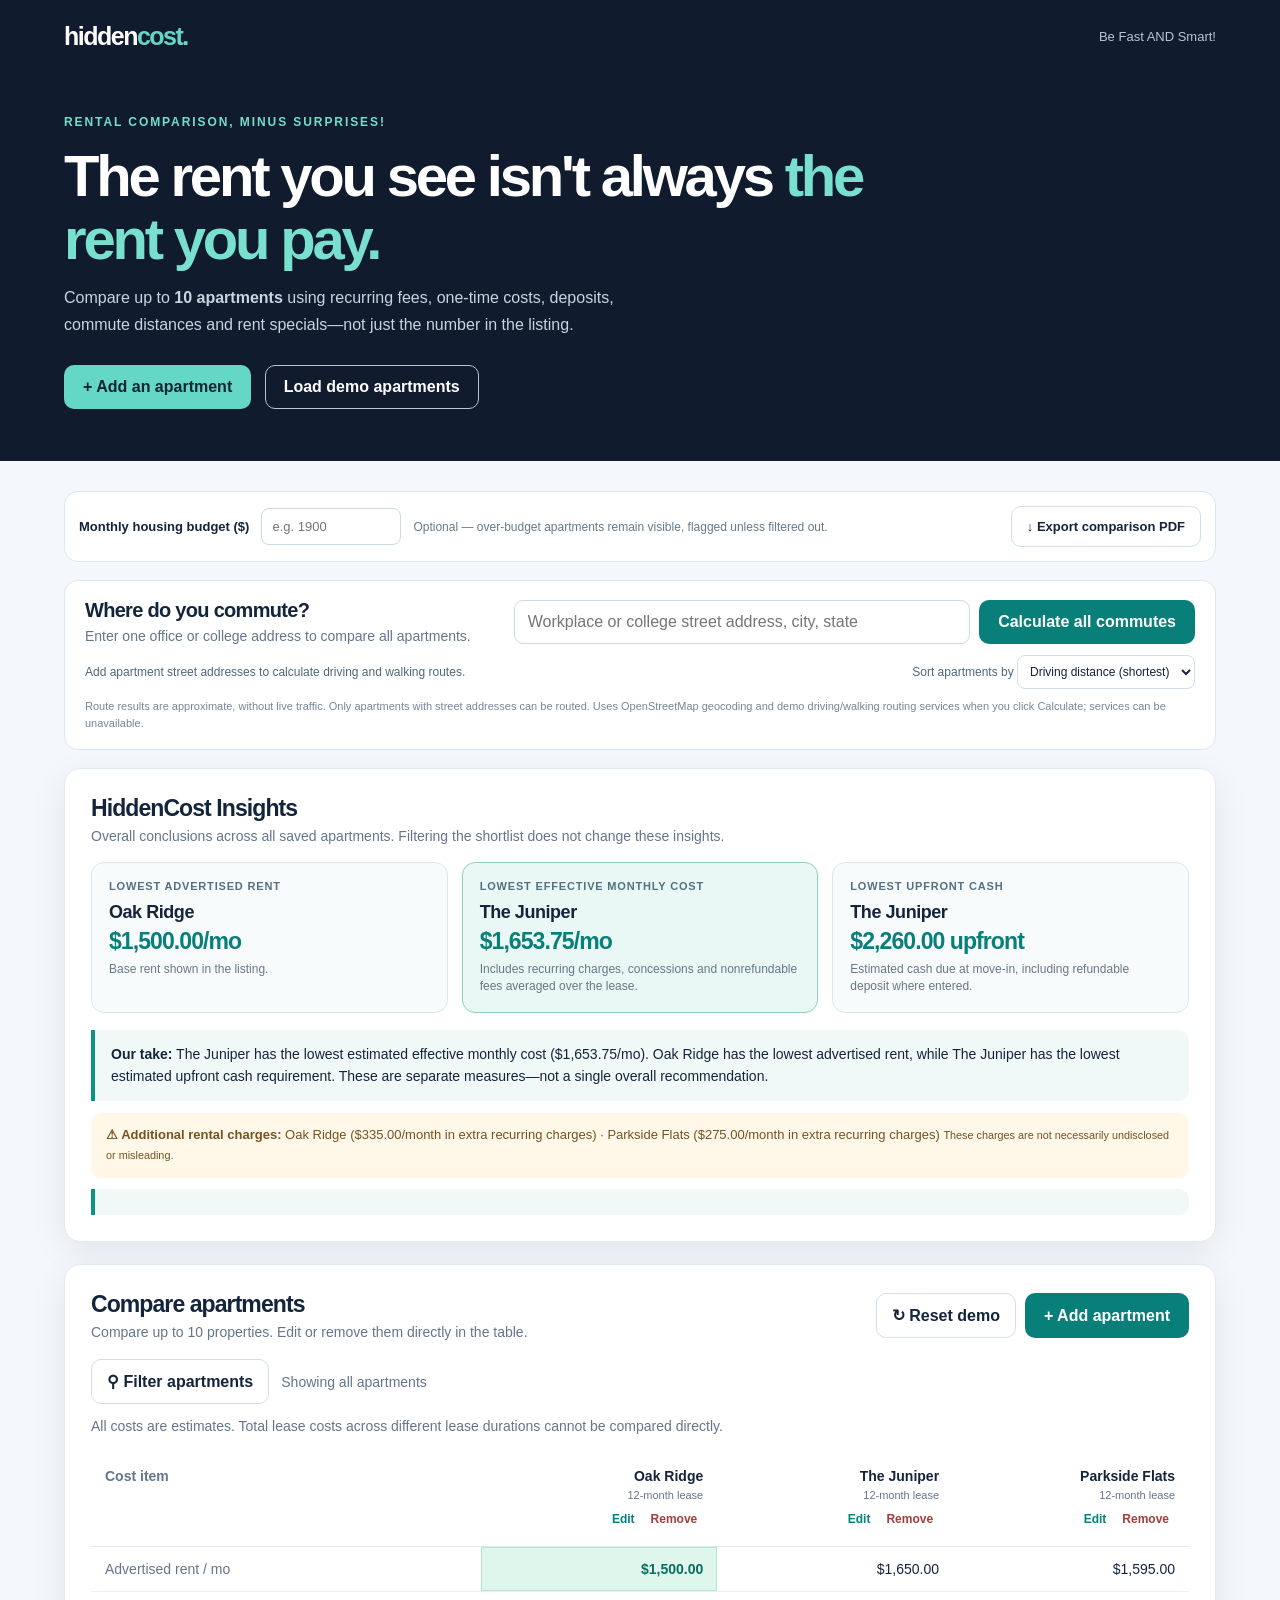
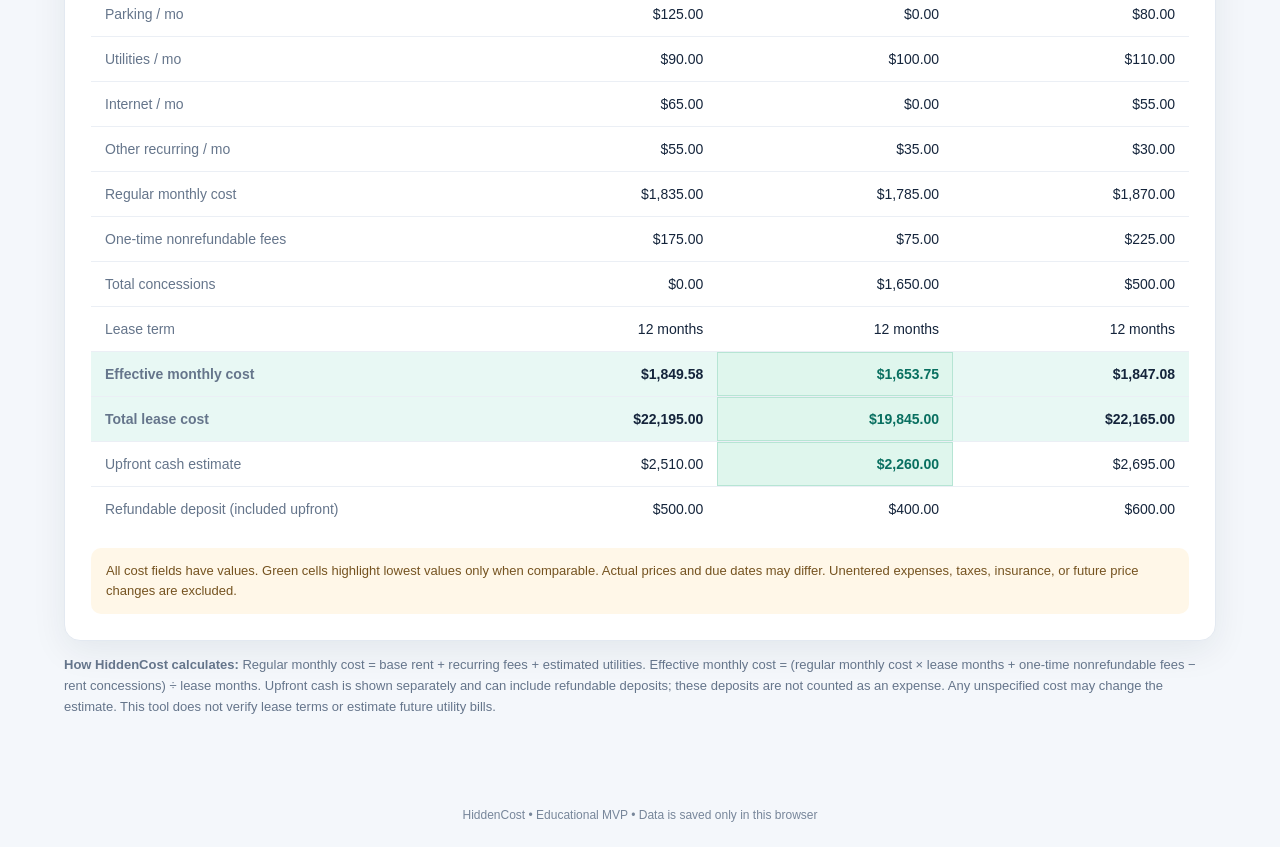
==== templates/index.html @ ba530f9b "Add HiddenCost application" ====
<!DOCTYPE html>
<html lang="en"><head><meta charset="UTF-8"/><meta name="viewport" content="width=device-width,initial-scale=1"/><meta name="theme-color" content="#14211b"/><title>HiddenCost — See beyond the rent</title>
<link rel="preconnect" href="https://fonts.googleapis.com"><link rel="preconnect" href="https://fonts.gstatic.com" crossorigin><link href="https://fonts.googleapis.com/css2?family=DM+Sans:wght@400;500;600&family=Newsreader:opsz,wght@6..72,500;6..72,600&display=swap" rel="stylesheet">
<style>
:root{--ink:#14243b;--muted:#65758b;--bg:#f4f7fb;--card:#fff;--line:#e3e9f1;--navy:#101c2e;--teal:#087f79;--aqua:#e3f7f3;--gold:#f1b94c;--red:#b54734;--redbg:#fff0eb;--shadow:0 10px 35px rgba(18,36,58,.075)}*{box-sizing:border-box}body{margin:0;background:var(--bg);color:var(--ink);font-family:Inter,-apple-system,BlinkMacSystemFont,"Segoe UI",sans-serif}button,input,select{font:inherit}button{cursor:pointer}button:focus-visible,input:focus-visible,select:focus-visible{outline:3px solid #7cdbd2;outline-offset:2px}.shell{max-width:1200px;margin:auto;padding:0 24px}.top{background:var(--navy);color:#fff}.nav{display:flex;justify-content:space-between;align-items:center;padding:22px 0}.logo{font-weight:800;letter-spacing:-.06em;font-size:25px}.logo span{color:#65d7c7}.nav-right{font-size:13px;color:#b6c4d3}.hero{padding:42px 0 52px;display:block;max-width:850px}.eyebrow{font-size:12px;font-weight:800;letter-spacing:.16em;color:#75dcca;text-transform:uppercase}.hero h1{font-size:clamp(33px,5vw,58px);line-height:1.09;letter-spacing:-.055em;margin:15px 0}.hero h1 em{color:#79dfcf;font-style:normal}.hero p{color:#c9d4df;max-width:565px;line-height:1.65;margin:0 0 27px}.cta,.primary{background:var(--teal);border:0;color:white;border-radius:10px;padding:13px 19px;font-weight:700}.cta{background:#65d7c7;color:#0d2433}.ghost{background:transparent;border:1px solid #b6c4d3;color:#fff;border-radius:10px;padding:12px 18px;font-weight:650;margin-left:9px}.hero-card{border:1px solid #33475f;padding:24px;background:#1b2e44;border-radius:20px;box-shadow:0 18px 40px #0002}.hero-card .label{color:#aac0d0;font-size:13px}.hero-card .big{font-size:43px;letter-spacing:-.06em;font-weight:800;margin:7px 0}.hero-card .break{color:#79dfcf;font-size:13px;font-weight:650}.hero-card hr{border:0;border-top:1px solid #35495d;margin:21px 0}.minirow{display:flex;justify-content:space-between;font-size:14px;color:#d4e2ea;margin:11px 0}.minirow strong{color:#fff}.content{margin-top:0;position:relative;padding-top:30px;padding-bottom:65px}.toolbar{display:flex;justify-content:space-between;align-items:center;gap:16px;margin:0 0 19px}.toolbar h2{letter-spacing:-.035em;font-size:26px;margin:0}.subtle{color:var(--muted);font-size:14px;margin-top:6px}.actions{display:flex;gap:9px;flex-wrap:wrap}.secondary{background:#fff;border:1px solid #d3dee9;color:var(--ink);border-radius:10px;padding:12px 15px;font-weight:700}.grid{display:grid;grid-template-columns:repeat(3,minmax(0,1fr));gap:17px}.apt{background:var(--card);border:1px solid var(--line);box-shadow:var(--shadow);border-radius:16px;padding:23px;display:flex;flex-direction:column;min-height:355px;position:relative}.apt.winner{border:2px solid #1d9a89;padding:22px}.badge{display:inline-block;font-size:11px;text-transform:uppercase;letter-spacing:.06em;border-radius:99px;padding:6px 9px;background:#e7f6f1;color:#087669;font-weight:800}.apt-head{display:flex;justify-content:space-between;align-items:start;gap:6px}.apt h3{font-size:19px;letter-spacing:-.03em;margin:10px 0 4px;overflow-wrap:anywhere}.meta{font-size:12px;color:var(--muted)}.apt .cost{font-size:34px;font-weight:800;letter-spacing:-.06em;margin:24px 0 2px}.apt .per{font-size:12px;color:var(--muted)}.delta{margin-top:15px;padding:10px 12px;border-radius:9px;background:#f2f6fa;font-size:13px;color:#41546b}.delta strong{color:#17425b}.apt .foot{display:flex;justify-content:space-between;align-items:center;border-top:1px solid var(--line);margin-top:auto;padding-top:16px;gap:8px}.foot .small{font-size:12px;color:var(--muted)}.link{border:0;background:none;color:#087f79;font-weight:750;padding:8px}.danger{color:#a43e39}.empty{border:2px dashed #cbd8e5;border-radius:16px;padding:26px;color:var(--muted);display:flex;flex-direction:column;justify-content:center;align-items:center;text-align:center;min-height:355px}.empty strong{font-size:18px;color:var(--ink);margin-bottom:7px}.panel{background:#fff;border:1px solid var(--line);border-radius:16px;box-shadow:var(--shadow);padding:26px;margin-top:22px}.panel h2{font-size:23px;margin:0 0 6px;letter-spacing:-.04em}.comparison{overflow-x:auto}.compare-table{border-collapse:collapse;width:100%;min-width:600px;font-size:14px;margin-top:20px}.compare-table th{text-align:right;color:var(--ink);padding:14px;border-bottom:1px solid var(--line);min-width:130px}.compare-table th:first-child,.compare-table td:first-child{text-align:left;color:var(--muted)}.compare-table td{text-align:right;padding:14px;border-bottom:1px solid #ebeff5}.compare-table tr.emph{background:#e8f8f4;font-weight:800}.compare-table tr:last-child td{border-bottom:0}.note{border-radius:10px;background:#fff7e8;color:#755320;padding:13px 15px;font-size:13px;margin-top:17px;line-height:1.55}.method{color:var(--muted);line-height:1.6;font-size:13px;margin-top:14px}.footer{text-align:center;color:#77869a;font-size:12px;padding:25px}.overlay{position:fixed;inset:0;background:#0a1827c2;display:none;align-items:center;justify-content:center;padding:18px;z-index:10}.overlay.open{display:flex}.modal{width:min(760px,100%);max-height:94vh;overflow:auto;background:white;border-radius:17px;box-shadow:0 25px 80px #0004}.modal-head{display:flex;justify-content:space-between;align-items:flex-start;padding:23px 25px 16px;border-bottom:1px solid var(--line)}.modal-head h2{margin:0;letter-spacing:-.035em}.modal-head p{font-size:13px;color:var(--muted);margin:6px 0 0}.close{border:0;background:#f0f4f8;border-radius:8px;width:35px;height:35px;font-size:22px}.modal-body{padding:22px 25px}.section-title{font-size:13px;font-weight:800;letter-spacing:.07em;text-transform:uppercase;color:#547086;margin:8px 0 14px}.fields{display:grid;grid-template-columns:repeat(2,minmax(0,1fr));gap:14px}.field label{display:block;font-size:12px;font-weight:750;margin-bottom:6px;color:#394e64}.field input,.field select{width:100%;padding:12px;border:1px solid #d6e0ea;border-radius:9px;background:#fff;color:var(--ink)}.hint{color:#7b8c9d;font-size:11px;margin-top:4px}.line-sep{border:0;border-top:1px solid var(--line);margin:22px 0}.checkline{display:flex;align-items:center;gap:10px;font-size:13px;color:#48586c;margin:14px 0}.checkline input{width:17px;height:17px;accent-color:#08867d}.modal-actions{display:flex;justify-content:flex-end;gap:9px;padding:16px 25px;border-top:1px solid var(--line);position:sticky;bottom:0;background:white}.toast{position:fixed;bottom:22px;right:22px;z-index:20;background:#14243b;color:#fff;padding:13px 17px;border-radius:10px;box-shadow:var(--shadow);display:none;font-size:13px}.chart{display:flex;align-items:flex-end;gap:16px;height:160px;margin-top:24px;border-bottom:1px solid #e1e8f0;padding:0 12px}.barwrap{flex:1;display:flex;gap:6px;align-items:flex-end;justify-content:center;height:100%;position:relative}.bar{width:32px;border-radius:5px 5px 0 0;background:#aabaca;min-height:2px}.bar.real{background:#159487}.barlabel{font-size:11px;color:var(--muted);text-align:center;margin:9px 0 0;flex:1;overflow-wrap:anywhere}.legend{display:flex;gap:18px;margin-top:17px;color:var(--muted);font-size:12px}.dot{display:inline-block;width:10px;height:10px;border-radius:3px;background:#aabaca;margin-right:5px}.dot.real{background:#159487}.desc{font-size:12px;color:var(--muted);line-height:1.5;margin-top:10px}@media(max-width:800px){.hero{grid-template-columns:1fr;padding:25px 0 53px}.hero-card{display:none}.grid{grid-template-columns:1fr}.apt,.empty{min-height:300px}.toolbar{align-items:flex-start;flex-direction:column}.nav-right{display:none}}@media(max-width:500px){.shell{padding:0 15px}.fields{grid-template-columns:1fr}.modal-head,.modal-body{padding-left:16px;padding-right:16px}.modal-actions{padding:14px 16px}.hero h1{font-size:37px}.ghost{margin-left:0;margin-top:9px}.actions{width:100%}.actions button{flex:1}.apt{min-height:280px}}

/* Listing extraction: local, explainable and editable */
.analyzer{background:#f0f8f8;border:1px solid #c5e8e3;border-radius:12px;padding:17px;margin-bottom:22px}
.analyzer h3{font-size:16px;margin:0 0 5px;letter-spacing:-.02em}
.analyzer p{font-size:12px;line-height:1.55;color:#4e6875;margin:0 0 12px}
.analyzer textarea{width:100%;min-height:115px;resize:vertical;background:#fff;border:1px solid #bcd5d5;border-radius:9px;padding:12px;font:inherit;font-size:13px;line-height:1.5;color:var(--ink)}
.analyzer textarea:focus-visible{outline:3px solid #7cdbd2}
.analyzer .an-actions{display:flex;align-items:center;gap:12px;flex-wrap:wrap;margin-top:10px}
.analyzer .an-small{font-size:11px;color:#527175}
.an-result{margin-top:13px;font-size:12px;line-height:1.6}
.an-result[hidden]{display:none}
.an-result ul{padding-left:19px;margin:7px 0}
.an-result li{margin:4px 0}
.an-result .warn{background:#fff8e9;color:#795a29;padding:9px;border-radius:7px}
.an-result .ok{color:#08796f}

/* Decision-first comparison replaces the tall chart. */
.insight-grid{display:grid;grid-template-columns:repeat(3,minmax(0,1fr));gap:14px;margin-top:18px}
.insight-card{border:1px solid #dce7ed;background:#f8fbfc;border-radius:13px;padding:17px;min-width:0}
.insight-card.featured{background:#e9f8f4;border-color:#8ed1c4}
.insight-kicker{color:#517083;text-transform:uppercase;letter-spacing:.075em;font-weight:800;font-size:11px}
.insight-name{font-size:18px;font-weight:800;letter-spacing:-.025em;margin:10px 0 5px;overflow-wrap:anywhere}
.insight-value{font-size:23px;font-weight:800;color:#087f79;letter-spacing:-.04em}
.insight-context{font-size:12px;color:#66778a;margin-top:6px;line-height:1.4}
.takeaway{border-left:4px solid #0c9384;padding:13px 16px;margin-top:17px;background:#f0f9f7;border-radius:0 10px 10px 0;font-size:14px;line-height:1.6}
.fee-insight{padding:12px 15px;border-radius:10px;background:#fff7e8;color:#755320;margin-top:12px;font-size:13px;line-height:1.6}
.compare-table td.best-cell{background:#dff6ed;color:#086f60;font-weight:800;box-shadow:inset 0 0 0 1px #b6e5d4}
@media(max-width:800px){.insight-grid{grid-template-columns:1fr}}

/* Compact shortlist: decision insights are now the first content, and no tall apartment cards. */
.shortlist-panel .toolbar{margin-bottom:15px}
.compact-list{display:grid;grid-template-columns:repeat(2,minmax(0,1fr));gap:10px}
.compact-apt{display:flex;align-items:center;gap:10px;flex-wrap:wrap;background:#f9fbfe;border:1px solid #e2e9f1;border-radius:12px;padding:13px 15px;min-height:88px}
.compact-main{flex:1 1 150px;min-width:0}
.compact-apt-name{font-size:15px;font-weight:800;overflow-wrap:anywhere}
.compact-apt-meta{font-size:11px;color:#65758b;margin-top:5px}
.compact-prices{display:flex;flex-direction:column;align-items:flex-end;flex:0 0 auto}
.compact-prices strong{font-size:18px;letter-spacing:-.04em}
.compact-prices span{color:#65758b;font-size:10px}
.compact-tools{display:flex;gap:6px;align-items:center;justify-content:flex-end;flex:1 1 100%;border-top:1px solid #e7edf3;padding-top:7px}
.compact-tools .link{padding:3px 6px;font-size:12px}
.complete-label,.incomplete-label{margin-right:auto;font-size:11px;color:#267f70}
.incomplete-label{color:#b16a25}
.compact-add{border:1px dashed #a9c7d3;background:#f7fbfe;color:#146b73;border-radius:12px;min-height:88px;font-weight:800;font-size:14px}
.compact-add span{font-size:11px;color:#65808d;font-weight:500}
.compact-add:hover{background:#e8f7f4}
@media(max-width:800px){.compact-list{grid-template-columns:1fr}}

/* Decision tools */
.decision-tools{display:grid;grid-template-columns:1.2fr 1fr;gap:16px}
.toolbox{background:#f7fafc;border:1px solid #e1e9ef;border-radius:13px;padding:19px;min-width:0}
.toolbox h3{font-size:17px;margin:0 0 6px;letter-spacing:-.02em}
.toolbox p{margin:0 0 14px;font-size:12px;color:#62778b;line-height:1.55}
.tool-fields{display:grid;grid-template-columns:repeat(2,minmax(0,1fr));gap:11px}
.tool-field label{display:block;font-size:12px;font-weight:750;color:#395369;margin-bottom:5px}
.tool-field input,.tool-field select{width:100%;border-radius:9px;border:1px solid #ccdae6;background:white;padding:10px 11px;color:#14243b;min-width:0}
.tool-field.wide{grid-column:1/-1}
.tool-row{display:flex;align-items:center;gap:10px;flex-wrap:wrap;margin-top:12px}
.tool-result{margin-top:15px;background:#eaf7f4;border-radius:10px;padding:12px 14px;font-size:13px;line-height:1.65}
.tool-result.warning{background:#fff7e8;color:#785325}
.tool-result strong{color:#08796c}
.tool-note{color:#62778b;font-size:11px;line-height:1.45;margin-top:10px}
.tool-pill{display:inline-block;padding:4px 7px;background:#e6f5f1;color:#087c70;border-radius:7px;font-weight:750;font-size:11px}
.afford-table{margin-top:12px;display:grid;gap:8px}
.afford-row{border:1px solid #dbe8ed;border-radius:9px;padding:10px;background:#fff;display:flex;align-items:center;justify-content:space-between;gap:12px}
.afford-row .info{min-width:0;font-size:13px}.afford-row .info strong{display:block;overflow-wrap:anywhere}.afford-row .info span{font-size:11px;color:#64768a}
.afford-status{font-size:12px;font-weight:800;text-align:right;white-space:nowrap}.afford-status.over{color:#b54734}.afford-status.under{color:#087f79}
.export-actions{display:flex;gap:10px;flex-wrap:wrap;margin:14px 0 0}
.highlight-warning{padding:12px 14px;background:#fff7e8;border-radius:9px;color:#805c26;font-size:12px;line-height:1.65;margin-top:13px}
@media(max-width:850px){.decision-tools{grid-template-columns:1fr}}
@media(max-width:480px){.tool-fields{grid-template-columns:1fr}.tool-field.wide{grid-column:auto}}
@media print {
 body{background:white!important;color:#14243b!important;font-size:11pt}
 header,.shortlist-panel,#insightsPanel,#feeDetectionPanel,#comparisonPanel,.footer,.overlay,.toast,.method{display:none!important}
 #printReport{display:block!important;position:static!important;background:white!important;padding:0!important}
 #printReport h1{font-size:23pt;color:#14243b;margin:0 0 8px}
 #printReport h2{font-size:14pt;margin:23px 0 10px}
 #printReport p{font-size:10pt;line-height:1.45}
 #printReport table{width:100%;border-collapse:collapse;font-size:9pt}
 #printReport th,#printReport td{padding:8px;text-align:right;border:1px solid #c9d7df}
 #printReport th:first-child,#printReport td:first-child{text-align:left}
 #printReport .report-notes{font-size:9pt;color:#444;white-space:pre-wrap}
 @page{size:landscape;margin:13mm}
}
#printReport{display:none}
.budgetbar{background:#fff;border:1px solid #dce8ef;border-radius:14px;padding:14px;display:flex;align-items:center;gap:12px;flex-wrap:wrap;margin-bottom:18px;font-size:13px}.budgetbar input{padding:10px;width:140px;border:1px solid #cadae5;border-radius:8px}.budgetbar span{flex:1 1 180px;font-size:12px;color:#667a8a}.commute-form{display:grid;grid-template-columns:1.5fr 1fr auto;align-items:end;gap:12px;margin:17px 0}.commute-form input,.commute-form select{width:100%;border:1px solid #cadae5;border-radius:8px;padding:12px;min-width:0}.commute-map{height:310px;border:1px solid #dce8ee;border-radius:11px;overflow:hidden;background:#e9f1f6}.commute-status{background:#eef5f9;border-radius:8px;margin:10px 0;padding:12px;font-size:13px;color:#48657a}.commute-ranking{margin-top:12px;line-height:1.65;font-size:13px}.within-budget{border-left:4px solid #148e80}.over-budget{border-left:4px solid #ba5e49}@media(max-width:800px){.commute-form{grid-template-columns:1fr}.commute-map{height:240px}}

.commute-inline{background:#fff;border:1px solid #dce8ef;border-radius:14px;padding:18px 20px;margin-bottom:18px}
.commute-inline-top{display:grid;grid-template-columns:.75fr 1.25fr;gap:20px;align-items:center}
.commute-inline h2{font-size:20px;letter-spacing:-.035em;margin:0 0 5px}
.commute-controls{display:flex;gap:9px;min-width:0}
.commute-controls input{border:1px solid #cbdce7;border-radius:9px;padding:11px 13px;flex:1;min-width:0}
.commute-inline-bottom{display:flex;align-items:center;justify-content:space-between;gap:12px;margin-top:11px;font-size:12px;color:#4e687a;flex-wrap:wrap}
.commute-inline-bottom label{white-space:nowrap}
.commute-inline-bottom select{font:inherit;border:1px solid #d1dee9;border-radius:8px;background:#fff;padding:8px;color:#14243b}
.commute-fineprint{font-size:11px;color:#758699;line-height:1.5;margin-top:9px}
.sr-only{position:absolute;width:1px;height:1px;padding:0;margin:-1px;overflow:hidden;clip:rect(0,0,0,0);white-space:nowrap;border:0}
.compare-table td.commute-best{background:#e3f6ee;color:#087f79;font-weight:800}
@media(max-width:800px){.commute-inline-top{grid-template-columns:1fr}.commute-controls{flex-wrap:wrap}.commute-controls input{flex-basis:100%}.commute-inline-bottom label{white-space:normal}}

.filter-toolbar{display:flex;gap:12px;align-items:center;flex-wrap:wrap;margin:0 0 14px}
.filter-toolbar .subtle{margin:0}
.filter-panel[hidden],#clearFilters[hidden]{display:none!important}
.filter-panel{background:#f6fafc;border:1px solid #d8e5ec;border-radius:12px;padding:15px;display:flex;align-items:center;gap:12px;flex-wrap:wrap;margin-bottom:15px}
.filter-choice{display:flex;align-items:center;gap:7px;font-size:13px;min-height:40px;font-weight:600}
.filter-choice input{width:17px;height:17px;accent-color:#087f79}
.filter-help{flex:1 0 100%;font-size:11px;color:#687f90;line-height:1.6;margin:0}
.filter-no-match{padding:20px;border-radius:12px;border:1px dashed #c7d6e1;color:#62768b;font-size:13px;text-align:center;grid-column:1/-1}
@media(max-width:650px){.filter-panel{display:grid;grid-template-columns:1fr 1fr}.filter-choice{grid-column:1/-1}.filter-help{grid-column:1/-1}}
.compact-apt[hidden],.compare-table th[hidden],.compare-table td[hidden]{display:none!important}

#cards[hidden],#feeDetection[hidden]{display:none!important}
.apt-table-head{display:flex;flex-direction:column;align-items:flex-end;gap:5px;min-width:130px}
.apt-table-head strong{font-size:14px;overflow-wrap:anywhere}
.apt-table-head span{font-size:11px;color:var(--muted);font-weight:400}
.apt-table-actions{display:flex;gap:4px}
.apt-table-actions button{font-size:12px;padding:6px}
.compare-table th{vertical-align:top}
@media(max-width:800px){.hero{max-width:100%;padding:27px 0 37px}}
.compare-table th.budget-head-over{background:#fff0eb;box-shadow:inset 0 3px #b54734}
.compare-table th.budget-head-ok{background:#f0faf5;box-shadow:inset 0 3px #087f79}
.budget-table-label{font-size:11px;font-weight:800;color:#8d4538;line-height:1.3;max-width:155px;text-align:right}
.budget-head-ok .budget-table-label{color:#087f79}
</style><link rel="stylesheet" href="{{ url_for('static', filename='theme.css') }}"></head><body>
<header class="top"><div class="shell"><nav class="nav"><div class="logo">hidden<span>cost.</span></div><div class="nav-right">Be Fast AND Smart!</div></nav><div class="hero"><div><div class="eyebrow">Rental Comparison, Minus Surprises!</div><h1>The rent you see isn't always <em>the rent you pay.</em></h1><p>Compare up to <strong>10 apartments</strong> using recurring fees, one-time costs, deposits, commute distances and rent specials—not just the number in the listing.</p><button class="cta" id="heroAdd">+ Add an apartment</button> <button class="ghost" id="heroDemo">Load demo apartments</button></div></div></div></header>
<main class="shell content"><div class="budgetbar"><label for="monthlyBudget"><strong>Monthly housing budget ($)</strong></label><input id="monthlyBudget" type="number" min="1" placeholder="e.g. 1900" inputmode="decimal"><span id="budgetSummary">Optional — over-budget apartments remain visible, flagged unless filtered out.</span><button id="exportReport" class="secondary" type="button">↓ Export comparison PDF</button></div>
<section class="commute-inline" aria-labelledby="commuteHeading"><div class="commute-inline-top"><div><h2 id="commuteHeading">Where do you commute?</h2><div class="subtle">Enter one office or college address to compare all apartments.</div></div><div class="commute-controls"><label for="destination" class="sr-only">Workplace or college street address</label><input id="destination" maxlength="200" placeholder="Workplace or college street address, city, state" autocomplete="street-address"/><button type="button" class="primary" id="calculateCommute">Calculate all commutes</button></div></div><div class="commute-inline-bottom"><div id="commuteStatus" role="status">Add apartment street addresses to calculate driving and walking routes.</div><label for="commuteSort">Sort apartments by <select id="commuteSort"><option value="driveDistance">Driving distance (shortest)</option><option value="driveTime">Driving time (fastest)</option><option value="walkTime">Walking time (fastest)</option><option value="cost">Effective rent (lowest)</option></select></label></div><div class="commute-fineprint">Route results are approximate, without live traffic. Only apartments with street addresses can be routed. Uses OpenStreetMap geocoding and demo driving/walking routing services when you click Calculate; services can be unavailable.</div></section>
<section class="panel" id="insightsPanel" style="margin-top:0"><h2>HiddenCost Insights</h2><div class="subtle">Overall conclusions across all saved apartments. Filtering the shortlist does not change these insights.</div><div id="insights"></div><div id="takeaway" class="takeaway"></div><div id="feeInsight" class="fee-insight"></div><div id="commuteInsight" class="takeaway" aria-live="polite" style="margin-top:11px"></div></section>
<div id="feeDetection" hidden aria-hidden="true"></div>
<!-- Internal compatibility controls for the original calculation engine. No what-if/affordability panels are shown. -->
<div hidden aria-hidden="true"><select id="scenarioApartment"></select><input id="whatParking"><input id="whatUtilities"><input id="whatInternet"><input id="whatFees"><input id="whatOnce"><input id="whatConcession"><button id="resetWhatIf" type="button"></button><span id="scenarioCount"></span><div id="scenarioResult"></div><div id="affordResult"></div></div>
<section class="panel" id="comparisonPanel"><div class="toolbar"><div><h2>Compare apartments</h2><div class="subtle">Compare up to 10 properties. Edit or remove them directly in the table.</div></div><div class="actions"><button class="secondary" id="resetDemo">↻ Reset demo</button><button class="primary" id="addBtn">+ Add apartment</button></div></div><div class="filter-toolbar"><button id="filterToggle" type="button" class="secondary" aria-expanded="false" aria-controls="filterPanel">⚲ Filter apartments</button><span id="filterCount" class="subtle">Showing all apartments</span><button id="clearFilters" type="button" class="link" hidden>Clear filters</button></div><div id="filterPanel" class="filter-panel" hidden><label class="filter-choice"><input type="checkbox" id="filterBudget"> Within my monthly budget</label><label class="filter-choice"><input type="checkbox" id="filterComplete"> All rental costs entered</label><label class="filter-choice"><input type="checkbox" id="filterCommute"> Driving commute calculated</label><button id="applyFilters" type="button" class="primary">Apply filters</button><button id="resetFilters" type="button" class="secondary">Reset</button><p class="filter-help">Filters change only which apartments are shown in the shortlist and detailed comparison. Saved apartments and the overall insights remain unchanged. Set a budget or calculate commutes before using those filters.</p></div><div id="cards" hidden aria-hidden="true"></div><div class="subtle">All costs are estimates. Total lease costs across different lease durations cannot be compared directly.</div><div id="comparison" class="comparison"></div><div id="compareNote" class="note"></div></section><div class="method"><b>How HiddenCost calculates:</b> Regular monthly cost = base rent + recurring fees + estimated utilities. Effective monthly cost = (regular monthly cost × lease months + one-time nonrefundable fees − rent concessions) ÷ lease months. Upfront cash is shown separately and can include refundable deposits; these deposits are not counted as an expense. Any unspecified cost may change the estimate. This tool does not verify lease terms or estimate future utility bills.</div></main><div id="printReport" aria-hidden="true"></div><footer class="footer">HiddenCost • Educational MVP • Data is saved only in this browser</footer>
<div id="overlay" class="overlay" role="presentation"><div class="modal" role="dialog" aria-modal="true" aria-labelledby="modalTitle"><div class="modal-head"><div><h2 id="modalTitle">Add apartment</h2><p>Enter known costs. Leave unknown amounts blank to flag them.</p></div><button class="close" id="closeModal" aria-label="Close">×</button></div><form id="aptForm"><div class="modal-body">
<section class="analyzer" aria-labelledby="analyzerTitle">
<h3 id="analyzerTitle">✦ Smart Listing Analyzer <span style="font-size:11px;font-weight:500;color:#57788a">(no AI account needed)</span></h3>
<p>Paste an apartment advertisement to find common rents, fees and concessions. This is a <strong>rule-based text extractor</strong>, not AI; it works best with clearly labeled amounts. Always check results against the listing or lease.</p>
<label for="listingText" style="display:block;font-weight:700;font-size:12px;margin-bottom:6px">Apartment listing description</label>
<textarea id="listingText" placeholder="Example: 1-bedroom apartment available for $1,650/month. Parking $100/month, trash $25/month, amenity fee $40/month, $75 application fee. One month free on a 12-month lease."></textarea>
<div class="an-actions"><button type="button" class="secondary" id="analyzeBtn">Analyze listing</button><button type="button" class="link" id="exampleListingBtn">Try an example</button><span class="an-small">Text stays in your browser.</span></div>
<div class="an-result" id="analyzerResult" role="status" aria-live="polite" hidden></div>
</section><div class="section-title">Apartment details</div><div class="fields"><div class="field"><label for="name">Apartment name *</label><input id="name" maxlength="65" required placeholder="e.g., Oak Ridge Apartments"/></div><div class="field"><label for="address">Apartment street address (optional)</label><input id="address" maxlength="180" placeholder="Street, city, state, ZIP"><div class="hint">Used for commute map; not needed for rent comparisons.</div></div><div class="field"><label for="months">Lease duration (months) *</label><input type="number" id="months" min="1" max="60" step="1" value="12" required/></div><div class="field"><label for="rent">Advertised base rent ($/month) *</label><input type="number" id="rent" min="0" step="0.01" required placeholder="1600"/></div><div class="field"><label for="parking">Parking ($/month)</label><input type="number" id="parking" min="0" step="0.01" placeholder="Unknown"/></div><div class="field"><label for="utilities">Estimated utilities ($/month)</label><input type="number" id="utilities" min="0" step="0.01" placeholder="Unknown"/><div class="hint">Electric, gas, water, etc. Use your own estimate.</div></div><div class="field"><label for="internet">Internet ($/month)</label><input type="number" id="internet" min="0" step="0.01" placeholder="Unknown"/></div><div class="field"><label for="fees">Other recurring fees ($/month)</label><input type="number" id="fees" min="0" step="0.01" placeholder="Unknown"/><div class="hint">Trash, amenities, pest control, etc.</div></div><div class="field"><label for="once">One-time nonrefundable fees ($)</label><input type="number" id="once" min="0" step="0.01" placeholder="Unknown"/><div class="hint">Application, admin and other fees.</div></div><div class="field"><label for="deposit">Refundable security deposit ($)</label><input type="number" id="deposit" min="0" step="0.01" placeholder="Unknown"/><div class="hint">Cash needed upfront, not a lease expense.</div></div><div class="field"><label for="concession">Total rent concessions ($)</label><input type="number" id="concession" min="0" step="0.01" placeholder="0"/><div class="hint">Example: one month of $1,600 rent free → enter 1600.</div></div></div><hr class="line-sep"/><div class="section-title">Upfront estimate</div><label class="checkline"><input type="checkbox" id="firstMonth" checked/> Include one regular month's cost in upfront cash estimate</label><div class="desc">Upfront cash = nonrefundable one-time fees + refundable deposit + optional first month's regular cost. Actual payment timing may vary; concessions are applied only to the lease-cost estimate.</div></div><div class="modal-actions"><button type="button" class="secondary" id="cancelBtn">Cancel</button><button type="submit" class="primary">Save apartment</button></div></form></div></div><div id="replaceOverlay" class="overlay" role="presentation"><div class="modal" role="dialog" aria-modal="true" aria-labelledby="replaceTitle" style="width:min(520px,100%)"><div class="modal-head"><div><h2 id="replaceTitle">Your shortlist has 10 apartments</h2><p>Choose an apartment to replace with a new one, or cancel. The selected apartment will be removed only after confirmation.</p></div><button type="button" class="close" id="closeReplace" aria-label="Close">×</button></div><div class="modal-body" id="replaceOptions"></div><div class="modal-actions"><button type="button" class="secondary" id="cancelReplace">Keep all apartments</button></div></div></div><div id="toast" class="toast" role="status"></div>
<script>
(()=>{'use strict';const KEY='hiddencost-v1';const ids=['name','address','months','rent','parking','utilities','internet','fees','once','deposit','concession'];let entries=[];let editing=null;const $=id=>document.getElementById(id);const money=n=>new Intl.NumberFormat('en-US',{style:'currency',currency:'USD',maximumFractionDigits:2}).format(n);const safe=s=>String(s).replace(/[&<>"']/g,c=>({'&':'&amp;','<':'&lt;','>':'&gt;','"':'&quot;',"'":'&#39;'}[c]));const demo=[{id:'demo-a',name:'Oak Ridge',months:12,rent:1500,parking:125,utilities:90,internet:65,fees:55,once:175,deposit:500,concession:0,firstMonth:true},{id:'demo-b',name:'The Juniper',months:12,rent:1650,parking:0,utilities:100,internet:0,fees:35,once:75,deposit:400,concession:1650,firstMonth:true},{id:'demo-c',name:'Parkside Flats',months:12,rent:1595,parking:80,utilities:110,internet:55,fees:30,once:225,deposit:600,concession:500,firstMonth:true}];
function read(){try{const x=JSON.parse(localStorage.getItem(KEY));if(Array.isArray(x))return x.filter(v=>v&&typeof v.name==='string').slice(0,10)}catch{}return null}function persist(){try{localStorage.setItem(KEY,JSON.stringify(entries))}catch{toast('Browser storage unavailable. Changes may not persist.')}}function val(x){return x===''||x===null||x===undefined?null:Number(x)}function num(x){return Number.isFinite(Number(x))&&x!==null?Number(x):0}function calc(a){let recurring=num(a.rent)+num(a.parking)+num(a.utilities)+num(a.internet)+num(a.fees),one=num(a.once),con=num(a.concession),months=num(a.months);let total=Math.max(0,recurring*months+one-con);let missing=['parking','utilities','internet','fees','once','deposit'].filter(k=>a[k]===null||a[k]===undefined);return{recurring,total,effective:total/months,upfront:one+num(a.deposit)+(a.firstMonth?recurring:0),missing,extras:recurring-num(a.rent)}}
const scenarioOverrides={};
let activeScenario=null;
let budgetAmount=null;
const scenarioFields={whatParking:'parking',whatUtilities:'utilities',whatInternet:'internet',whatFees:'fees',whatOnce:'once',whatConcession:'concession'};
function scenarioCalc(a){
 const overrides=scenarioOverrides[a.id];
 return overrides?calc(Object.assign({},a,overrides)):calc(a);
}
function displayOriginal(a){return calc(a).effective;}
function renderScenarioControls(){
 const select=$('scenarioApartment');
 const old=activeScenario;
 if(!entries.some(x=>x.id===activeScenario))activeScenario=entries[0]?.id||null;
 select.innerHTML=entries.length?entries.map(a=>'<option value="'+safe(a.id)+'">'+safe(a.name)+'</option>').join(''):'<option value="">No apartments saved</option>';
 select.disabled=!entries.length;
 select.value=activeScenario||'';
 populateScenario();
}
function populateScenario(){
 const a=entries.find(x=>x.id===activeScenario);
 const overrides=a?scenarioOverrides[a.id]||{}:{};
 for(const [element,key] of Object.entries(scenarioFields)){
   const el=$(element), value=a?(Object.prototype.hasOwnProperty.call(overrides,key)?overrides[key]:a[key]):null;
   el.value=value===null||value===undefined?'':String(value);
   el.disabled=!a;
 }
 $('resetWhatIf').disabled=Object.keys(scenarioOverrides).length===0;
}
function handleScenarioChange(e){
 const a=entries.find(x=>x.id===activeScenario);
 if(!a)return;
 const key=scenarioFields[e.target.id];if(!key)return;
 const raw=e.target.value.trim();
 if(raw!==''&&(!Number.isFinite(Number(raw))||Number(raw)<0||Number(raw)>10000000)){
   e.target.setCustomValidity('Enter a nonnegative cost below $10,000,000.');
   e.target.reportValidity();return;
 }
 e.target.setCustomValidity('');
 const amount=raw===''?null:Number(raw);
 const baseline=a[key]===undefined?null:a[key];
 if(amount===baseline){
   if(scenarioOverrides[a.id])delete scenarioOverrides[a.id][key];
 }else{
   if(!scenarioOverrides[a.id])scenarioOverrides[a.id]={};
   scenarioOverrides[a.id][key]=amount;
 }
 if(scenarioOverrides[a.id]&&Object.keys(scenarioOverrides[a.id]).length===0)delete scenarioOverrides[a.id];
 updateDecisionResults();
}
function updateDecisionResults(){
 renderInsights();renderCompare();renderCardsOnly();renderAffordability();renderFeeDetection();
 const a=entries.find(x=>x.id===activeScenario);
 const changed=Object.keys(scenarioOverrides).length;
 $('scenarioCount').textContent=changed?changed+' apartment'+(changed===1?'':'s')+' adjusted':'Original estimates';
 $('resetWhatIf').disabled=changed===0;
 if(!a){$('scenarioResult').textContent='Add an apartment to compare different cost scenarios.';return}
 const old=calc(a), now=scenarioCalc(a), delta=now.effective-old.effective;
 const missing=now.missing.length?' ('+now.missing.length+' cost fields still unknown)':'';
 $('scenarioResult').innerHTML='<strong>'+safe(a.name)+'</strong>: '+money(now.effective)+'/mo effective estimate. '+(Math.abs(delta)<.005?'No change from saved details.':(delta>0?'Up ':'Down ')+money(Math.abs(delta))+'/mo versus the saved estimate.')+'<span style="color:#697b8c">'+missing+'</span>';
}
function renderCardsOnly(){
 const cards=$('cards');
 cards.innerHTML=entries.map(a=>{
  const c=scenarioCalc(a), changed=!!scenarioOverrides[a.id];
  return '<article class="compact-apt"><div class="compact-main"><div class="compact-apt-name">'+safe(a.name)+(changed?' <span class="tool-pill">What-if</span>':'')+'</div><div class="compact-apt-meta">'+a.months+'-month lease · Advertised '+money(num(a.rent))+'/mo</div></div><div class="compact-prices"><strong>'+money(c.effective)+'</strong><span>estimated effective / mo</span></div><div class="compact-tools"><span class="'+(c.missing.length?'incomplete-label':'complete-label')+'">'+(c.missing.length?'⚠ '+c.missing.length+' unknown fields':'✓ Fees entered')+'</span><button class="link" data-act="edit" data-id="'+safe(a.id)+'">Edit</button><button class="link danger" data-act="delete" data-id="'+safe(a.id)+'">Remove</button></div></article>';
 }).join('');
 if(entries.length<10)cards.innerHTML+='<button type="button" class="compact-add" data-act="add">＋ Add another apartment <span>('+entries.length+'/10 saved)</span></button>';
 if(!entries.length)cards.innerHTML='<div class="empty" style="grid-column:1/-1;min-height:150px"><strong>Your shortlist is empty</strong><span>Load demo apartments or add your first listing.</span><button class="primary" style="margin-top:12px" data-act="add">Add an apartment</button></div>';
}
function renderAffordability(){
 const root=$('affordResult');
 const raw=$('monthlyBudget').value.trim();
 if(raw===''){budgetAmount=null;root.className='tool-result';root.textContent='Enter a budget to see which apartments fit.';return}
 const amount=Number(raw);
 if(!Number.isFinite(amount)||amount<=0||amount>100000000){root.className='tool-result warning';root.textContent='Enter a valid positive monthly budget.';return}
 budgetAmount=amount;
 if(!entries.length){root.textContent='Add an apartment to check affordability.';return}
 root.className='tool-result';
 const within=entries.filter(a=>scenarioCalc(a).effective<=amount).length;
 root.innerHTML='<strong>'+within+' of '+entries.length+' apartment'+(entries.length===1?'':'s')+'</strong> have an estimated monthly cost within '+money(amount)+'.<div class="afford-table">'+entries.map(a=>{
   const c=scenarioCalc(a),left=amount-c.effective,within=left>=-0.005;
   return '<div class="afford-row"><div class="info"><strong>'+safe(a.name)+'</strong><span>'+money(c.effective)+'/mo'+(c.missing.length?' · '+c.missing.length+' unknown fields':'')+'</span></div><div class="afford-status '+(within?'under':'over')+'">'+(within?money(Math.max(0,left))+' remaining':money(Math.abs(left))+' over')+(c.missing.length?'*':'')+'</div></div>';
 }).join('')+'</div>'+(entries.some(a=>scenarioCalc(a).missing.length)?'<div class="tool-note">*Provisional: missing expenses are excluded, not assumed free.</div>':'');
}
function renderFeeDetection(){
 const root=$('feeDetection');
 if(!entries.length){root.textContent='Hidden fee warnings will appear when you add apartments.';return}
 const details=[];
 for(const a of entries){
  const c=scenarioCalc(a);
  const unknown=c.missing.filter(x=>x!=='deposit');
  const share=num(a.rent)>0?c.extras/num(a.rent):null;
  if(unknown.length)details.push('<strong>'+safe(a.name)+'</strong>: '+unknown.length+' unconfirmed fee categor'+(unknown.length===1?'y':'ies')+' ('+unknown.map(k=>({parking:'parking',utilities:'utilities',internet:'internet',fees:'other monthly fees'}[k])).join(', ')+').');
  if(share!==null&&share>=.10)details.push('<strong>'+safe(a.name)+'</strong>: entered recurring add-ons equal '+Math.round(share*100)+'% of advertised rent ('+money(c.extras)+'/mo).');
  if(c.missing.includes('deposit'))details.push('<strong>'+safe(a.name)+'</strong>: refundable deposit not yet confirmed.');
 }
 root.innerHTML='<strong>Hidden fee detection:</strong> '+(details.length?details.join('<br>'):'No missing cost categories or elevated recurring add-ons detected from the values entered.')+'<br><span style="font-size:11px">A warning indicates incomplete information or a high fee ratio—not a verified deceptive listing.</span>';
}
function exportComparison(){
 if(!entries.length){toast('Add an apartment before exporting.');return}
 const heading=['Cost item',...entries.map(a=>a.name)];
 const rows=[
 ['Advertised rent / mo',a=>money(num(a.rent))],
 ['Parking / mo',a=>fieldText(a,'parking')],
 ['Utilities / mo',a=>fieldText(a,'utilities')],
 ['Internet / mo',a=>fieldText(a,'internet')],
 ['Other recurring fees / mo',a=>fieldText(a,'fees')],
 ['Regular monthly cost',a=>money(scenarioCalc(a).recurring)],
 ['One-time nonrefundable fees',a=>fieldText(a,'once')],
 ['Concessions',a=>money(num(scenarioCalcInput(a).concession))],
 ['Lease length',a=>a.months+' months'],
 ['Effective monthly cost',a=>money(scenarioCalc(a).effective)],
 ['Total lease cost',a=>money(scenarioCalc(a).total)],
 ['Upfront cash estimate',a=>money(scenarioCalc(a).upfront)],
 ['Refundable deposit',a=>fieldText(a,'deposit')]
 ];
 const cells=heading.map(t=>'<th>'+safe(t)+'</th>').join('');
 const table=rows.map(([label,fn])=>'<tr><td>'+safe(label)+'</td>'+entries.map(a=>'<td>'+safe(fn(a))+'</td>').join('')+'</tr>').join('');
 const names=entries.map(a=>a.name+' — '+money(scenarioCalc(a).effective)+'/month').join('; ');
 const missing=entries.filter(a=>scenarioCalc(a).missing.length).map(a=>a.name+': '+scenarioCalc(a).missing.join(', ')).join('; ');
 const page=$('printReport');
 page.innerHTML='<h1>HiddenCost — Apartment Comparison</h1><p>Generated '+new Date().toLocaleDateString('en-US')+' · '+entries.length+' apartment(s) · US dollars</p><p><strong>Monthly budget:</strong> '+(budgetAmount===null?'Not entered':money(budgetAmount))+' · <strong>What-if scenarios:</strong> '+(Object.keys(scenarioOverrides).length?'Applied (not saved to apartment details)':'None')+'</p><h2>Summary</h2><p>'+safe(names)+'</p><h2>Detailed costs</h2><table><thead><tr>'+cells+'</tr></thead><tbody>'+table+'</tbody></table><h2>Important limitations</h2><p class="report-notes">'+safe((missing?'Unknown cost fields: '+missing+'. ':'')+'Unknown expenses are not assumed to be zero. Amounts are estimates, not verified rental quotes. Refundable deposits are included in upfront cash but excluded from lease expenses. Differences in lease duration may prevent direct comparison of total lease cost. What-if estimates reflect hypothetical inputs.')+'</p>';
 window.print();
}
function scenarioCalcInput(a){return Object.assign({},a,scenarioOverrides[a.id]||{})}
function fieldText(a,key){const v=scenarioCalcInput(a)[key];return v===null||v===undefined?'Unknown':money(num(v))}
function toast(s){$('toast').textContent=s;$('toast').style.display='block';setTimeout(()=>$('toast').style.display='none',3100)}function render(){renderScenarioControls();updateDecisionResults();if(window.HiddenCostExtraRefresh)window.HiddenCostExtraRefresh()}
function metricWinner(key,eligible=entries){
 if(!eligible.length)return null;
 const values=eligible.map(a=>({apt:a,value:key==='rent'?num(a.rent):scenarioCalc(a)[key]}));
 const low=Math.min(...values.map(x=>x.value));
 return{value:low,apartments:values.filter(x=>Math.abs(x.value-low)<.005).map(x=>x.apt)};
}
function insightCard(label,result,detail,featured=false,unit='/mo'){
 const names=result?result.apartments.map(a=>safe(a.name)).join(' & '):'More details needed';
 const amount=result?money(result.value)+unit:'—';
 return '<div class="insight-card'+(featured?' featured':'')+'"><div class="insight-kicker">'+label+'</div><div class="insight-name">'+names+'</div><div class="insight-value">'+amount+'</div><div class="insight-context">'+detail+'</div></div>';
}
function renderInsights(){
 if(!entries.length){
   $('insights').innerHTML='<p class="subtle">Add apartments to see which one has the lowest advertised rent, estimated effective cost and upfront cash.</p>';
   $('takeaway').textContent='Your comparison summary will appear here.';
   $('feeInsight').textContent='Unknown fees will be flagged so you can verify them before deciding.';
   return;
 }
 const complete=entries.every(a=>scenarioCalc(a).missing.length===0);
 const advertised=metricWinner('rent');
 const effective=complete?metricWinner('effective'):null;
 const upfront=complete?metricWinner('upfront'):null;
 $('insights').innerHTML='<div class="insight-grid">'+
   insightCard('Lowest advertised rent',advertised,'Base rent shown in the listing.')+
   insightCard('Lowest effective monthly cost',effective,complete?'Includes recurring charges, concessions and nonrefundable fees averaged over the lease.':'Some costs are unknown. Complete every apartment to compare fairly.',true)+
   insightCard('Lowest upfront cash',upfront,complete?'Estimated cash due at move-in, including refundable deposit where entered.':'Missing deposit or fee information prevents a reliable comparison.',false,' upfront')+
   '</div>';
 if(complete){
   const lowName=effective.apartments.map(a=>safe(a.name)).join(' and ');
   const advName=advertised.apartments.map(a=>safe(a.name)).join(' and ');
   const upName=upfront.apartments.map(a=>safe(a.name)).join(' and ');
   $('takeaway').innerHTML='<strong>Our take:</strong> '+lowName+' '+(effective.apartments.length>1?'tie':'has the lowest')+' estimated effective monthly cost ('+money(effective.value)+'/mo). '+advName+' '+(advertised.apartments.length>1?'tie for':'has')+' the lowest advertised rent, while '+upName+' '+(upfront.apartments.length>1?'tie for':'has')+' the lowest estimated upfront cash requirement. These are separate measures—not a single overall recommendation.';
 }else{
   const count=entries.filter(a=>scenarioCalc(a).missing.length).length;
   $('takeaway').innerHTML='<strong>Our take:</strong> '+advertised.apartments.map(a=>safe(a.name)).join(' and ')+' '+(advertised.apartments.length>1?'tie for':'has')+' the lowest advertised rent ('+money(advertised.value)+'/mo). <strong>'+count+' of '+entries.length+' apartment'+(entries.length===1?'':'s')+' have missing cost fields.</strong> We cannot confidently identify the cheapest overall option until those costs are verified.';
 }
 const info=entries.map(a=>({a,c:scenarioCalc(a)}));
 const high=info.filter(x=>num(x.a.rent)>0&&x.c.extras/num(x.a.rent)>=.10).sort((x,y)=>y.c.extras/num(y.a.rent)-x.c.extras/num(x.a.rent));
 const missing=info.filter(x=>x.c.missing.length).length;
 const line=high.length?high.map(x=>safe(x.a.name)+' ('+money(x.c.extras)+'/month in extra recurring charges)').join(' · '):'No entered recurring charges above 10% of advertised rent.';
 $('feeInsight').innerHTML='<strong>⚠ Additional rental charges:</strong> '+line+(missing?' <strong>'+missing+' apartment(s) have unconfirmed costs.</strong>':'')+' <small>These charges are not necessarily undisclosed or misleading.</small>';

}
function renderCompare(){
 if(!entries.length){
   $('comparison').innerHTML='<p class="subtle">Add an apartment to see the detailed comparison.</p>';
   $('compareNote').textContent='Unknown costs are never assumed to be free; enter 0 only when you know a fee is $0.';
   return;
 }
 const fullySpecified=entries.every(a=>scenarioCalc(a).missing.length===0);
 const sameMonths=new Set(entries.map(a=>a.months)).size===1;
 const minRent=metricWinner('rent').value;
 const minEffective=fullySpecified?metricWinner('effective').value:null;
 const minUpfront=fullySpecified?metricWinner('upfront').value:null;
 const minTotal=fullySpecified&&sameMonths?metricWinner('total').value:null;
 const rows=[
  ['Advertised rent / mo',a=>money(num(a.rent)),'',a=>num(a.rent)===minRent],
  ['Parking / mo',a=>field(a,'parking')],
  ['Utilities / mo',a=>field(a,'utilities')],
  ['Internet / mo',a=>field(a,'internet')],
  ['Other recurring / mo',a=>field(a,'fees')],
  ['Regular monthly cost',a=>money(scenarioCalc(a).recurring)],
  ['One-time nonrefundable fees',a=>field(a,'once')],
  ['Total concessions',a=>money(num(a.concession))],
  ['Lease term',a=>a.months+' months'],
  ['Effective monthly cost',a=>money(scenarioCalc(a).effective),'emph',a=>minEffective!==null&&Math.abs(scenarioCalc(a).effective-minEffective)<.005],
  ['Total lease cost',a=>money(scenarioCalc(a).total),'emph',a=>minTotal!==null&&Math.abs(scenarioCalc(a).total-minTotal)<.005],
  ['Upfront cash estimate',a=>money(scenarioCalc(a).upfront),'',a=>minUpfront!==null&&Math.abs(scenarioCalc(a).upfront-minUpfront)<.005],
  ['Refundable deposit (included upfront)',a=>field(a,'deposit')]
 ];
 $('comparison').innerHTML='<table class="compare-table"><thead><tr><th>Cost item</th>'+entries.map(a=>'<th><div class="apt-table-head"><strong>'+safe(a.name)+'</strong><span>'+a.months+'-month lease</span><div class="apt-table-actions"><button class="link" type="button" data-act="edit" data-id="'+safe(a.id)+'">Edit</button><button class="link danger" type="button" data-act="delete" data-id="'+safe(a.id)+'">Remove</button></div></div></th>').join('')+'</tr></thead><tbody>'+
 rows.map(([label,fn,cls,isBest])=>'<tr class="'+(cls||'')+'"><td>'+safe(label)+'</td>'+entries.map(a=>'<td'+(isBest&&isBest(a)?' class="best-cell"':'')+'>'+fn(a)+'</td>').join('')+'</tr>').join('')+'</tbody></table>';
 const warnings=entries.filter(a=>scenarioCalc(a).missing.length).map(a=>a.name+': '+scenarioCalc(a).missing.map(k=>({parking:'parking',utilities:'utilities',internet:'internet',fees:'other monthly fees',once:'one-time fees',deposit:'deposit'}[k])).join(', '));
 $('compareNote').innerHTML=(warnings.length?'<strong>Incomplete estimates:</strong> '+safe(warnings.join(' • '))+'. Unknown amounts are excluded from totals, not verified as zero. ':'All cost fields have values. ')+(!sameMonths?'<strong>Lease lengths differ:</strong> total lease costs are not ranked; effective monthly estimates reflect different durations. ':'')+'Green cells highlight lowest values only when comparable. Actual prices and due dates may differ. Unentered expenses, taxes, insurance, or future price changes are excluded.';
}
function field(a,key){return a[key]===null||a[key]===undefined?'<span style="color:#b54734">Unknown</span>':money(num(a[key]))}
function extractListing(){
 const input=document.getElementById('listingText').value.trim(), output=document.getElementById('analyzerResult');
 output.hidden=false;
 if(!input){output.textContent='Paste a listing description first.';return}
 const clean=input.replace(/\u00a0/g,' ').replace(/[–—]/g,'-'), dollars='\\$\\s*([\\d,]+(?:\\.\\d{1,2})?)';
 const items=[], warnings=[], used={};
 function numeric(v){const n=Number(String(v).replace(/,/g,''));return Number.isFinite(n)?n:null}
 function find(label,pattern,field,aggregate=false){
   const rx=new RegExp(pattern,'gi');let m,values=[];
   while((m=rx.exec(clean))!==null){const n=numeric(m[1]);if(n!==null)values.push(n);if(rx.lastIndex===m.index)rx.lastIndex++;}
   if(values.length){if(!aggregate&&new Set(values).size>1){warnings.push('Multiple '+label+' amounts found; verify which applies.');return}
    const n=aggregate?values.reduce((a,b)=>a+b,0):values[0];used[field]=n;items.push({label:label,value:n,field:field});}
 }
 // Match amounts closely associated with their labels. Never infer unmentioned charges.
 find('Base rent','(?:base\\s+rent|monthly\\s+rent|rent\\s+is|rent\\s+of|(?:apartment|unit|studio|bedroom)\\s+(?:available\\s+)?for)\\s*(?:is|at|of|:)?\\s*'+dollars,'rent');
 if(used.rent===undefined){
   find('Base rent',dollars+'\\s*(?:\\/\\s*(?:mo|month)|per\\s+month)\\s*(?:base\\s+)?rent','rent');
 }
 find('Lease duration','(?:on\\s+a|for\\s+a|on\\s+an?|for\\s+an?|lease\\s+(?:term|of|is|:)?\\s*)(\\d{1,2})\\s*[- ]?month\\s+lease|(?:lease\\s+(?:term|of|is|:)?\\s*)(\\d{1,2})\\s*months?', 'months');
 // The lease regex has two possible capture groups; handle separately if first form did not find a value.
 if(used.months===undefined){
    const mm=clean.match(/(?:on|for)\s+a\s+(\d{1,2})\s*[- ]?month\s+lease|\b(\d{1,2})\s*[- ]?month\s+lease|lease\s+(?:term\s*:?\s*)?(\d{1,2})\s+months?/i);
    if(mm){const n=Number(mm[1]||mm[2]||mm[3]);if(n>=1&&n<=60){used.months=n;items.push({label:'Lease duration',value:n,field:'months'})}}
 }
 const specs=[
  ['Parking','parking','parking(?:\\s+(?:fee|cost|charge|is))?'],
  ['Internet','internet','(?:internet|wi[- ]?fi)(?:\\s+(?:fee|cost|charge|is))?'],
  ['Utilities','utilities','(?:utilities|utility\\s+estimate)(?:\\s+(?:fee|cost|charge|is))?'],
  ['Trash','fees','(?:trash|valet\\s+trash)(?:\\s+(?:fee|service|cost|charge|is))?'],
  ['Amenity','fees','(?:amenit(?:y|ies))(?:\\s+(?:fee|cost|charge|is))?'],
  ['Pest control','fees','(?:pest\\s+control)(?:\\s+(?:fee|cost|charge|is))?'],
  ['Application fee','once','(?:application|app)(?:\\s+(?:fee|cost|charge|is))?'],
  ['Administration fee','once','(?:administration|administrative|admin)(?:\\s+(?:fee|cost|charge|is))?'],
  ['Security deposit','deposit','(?:(?:refundable\\s+)?security\\s+deposit|deposit)']
 ];
 const matches=[];
 for(const [label,field,expr] of specs){
   const forward=new RegExp('\\b'+expr+'\\s*(?:of|at|:)?\\s*'+dollars,'gi');
   const reverse=new RegExp(dollars+'\\s*(?:(?:\\/|per)\\s*(?:month|mo)\\s*)?'+expr+'\\b','gi');
   const found=[];let m;
   while((m=forward.exec(clean))!==null){if(numeric(m[1])!==null)found.push({v:numeric(m[1]),at:m.index})}
   while((m=reverse.exec(clean))!==null){if(numeric(m[1])!==null)found.push({v:numeric(m[1]),at:m.index})}
   if(new Set(found.map(x=>x.v)).size>1){warnings.push('More than one '+label.toLowerCase()+' amount; enter it manually.');continue}
   if(found.length){const n=found[0].v;matches.push({label,field,value:n});}
 }
 for(const item of matches){if(used[item.field]===undefined)used[item.field]=0;used[item.field]+=item.value;items.push(item)}
 // Recognize a simple 1-month-free concession, only when rent is known.
 const free=clean.match(/\b(?:one|1)\s+month\s+(?:of\s+rent\s+)?free\b|\b(?:one|1)\s+free\s+month\b/i);
 if(free&&used.rent!==undefined){used.concession=used.rent;items.push({label:'One month free (estimated concession)',field:'concession',value:used.rent})}
 else if(free)warnings.push('Free-month offer found but rent was not extracted; calculate the concession manually.');
 const mentions=['parking','utilities','internet','fees','once','deposit'].filter(k=>used[k]===undefined);
 if(mentions.length)warnings.push('Not found: '+mentions.map(k=>({parking:'parking',utilities:'utilities',internet:'internet',fees:'other monthly fees',once:'one-time fees',deposit:'security deposit'}[k])).join(', ')+'. Missing does not mean $0.');
 if(items.length===0){output.innerHTML='<div class="warn">No clearly labeled amounts found. Try manual entry, or use the example to see supported wording.</div>';return}
 const fmt=n=>new Intl.NumberFormat('en-US',{style:'currency',currency:'USD'}).format(n);
 const bullet=items.map(x=>'<li>'+safe(x.label)+': <strong>'+(x.field==='months'?x.value+' months':fmt(x.value))+'</strong></li>').join('');
 output.innerHTML='<strong class="ok">Found '+items.length+' item'+(items.length===1?'':'s')+'. Review before applying:</strong><ul>'+bullet+'</ul>'+(warnings.length?'<div class="warn">'+warnings.map(x=>'<div>⚠ '+safe(x)+'</div>').join('')+'</div>':'')+'<button class="primary" type="button" id="applyListingBtn" style="margin-top:12px">Apply to form</button>';
 document.getElementById('applyListingBtn').onclick=()=>{
   const existing=Object.keys(used).filter(k=>document.getElementById(k).value.trim()!=='' && !(k==='months'&&document.getElementById(k).value==='12'));
   if(existing.length&&!confirm('Replace '+existing.length+' already-entered value(s) with extracted amounts?'))return;
   for(const [key,val] of Object.entries(used))document.getElementById(key).value=String(val);
   toast('Extracted values applied. Verify all charges before saving.');
   output.insertAdjacentHTML('beforeend','<p class="ok"><strong>Applied.</strong> Check the fields below, then save.</p>');
 };
}
function openReplacePicker(){const options=$('replaceOptions');options.innerHTML=entries.map(a=>'<button type="button" class="secondary" style="display:block;width:100%;text-align:left;margin:8px 0;padding:13px 16px" data-replace="'+safe(a.id)+'">'+safe(a.name)+' <span style="color:var(--muted);font-size:12px">· '+money(calc(a).effective)+'/month</span></button>').join('');$('replaceOverlay').classList.add('open');$('closeReplace').focus()}function closeReplacePicker(){$('replaceOverlay').classList.remove('open')}function chooseReplace(id){const a=entries.find(x=>x.id===id);if(!a)return;if(!confirm('Remove '+a.name+' from your shortlist and create a new apartment?'))return;entries=entries.filter(x=>x.id!==id);delete scenarioOverrides[id];persist();render();closeReplacePicker();openModal();toast('Apartment removed. Enter the replacement details.')}
function openModal(id=null){if(!id&&entries.length>=10){openReplacePicker();return}editing=id;const a=id?entries.find(v=>v.id===id):null;$('modalTitle').textContent=a?'Edit apartment':'Add apartment';ids.forEach(k=>{$(k).value=a?(a[k]===null||a[k]===undefined?'':a[k]):(k==='months'?'12':'')});$('firstMonth').checked=a?a.firstMonth!==false:true;$('listingText').value='';$('analyzerResult').hidden=true;$('analyzerResult').innerHTML='';$('overlay').classList.add('open');$('name').focus()}function closeModal(){$('overlay').classList.remove('open');editing=null}function save(e){e.preventDefault();let a={id:editing||('apt-'+Date.now()),firstMonth:$('firstMonth').checked};for(const k of ids)a[k]=(k==='name'||k==='address')?$(k).value.trim():val($(k).value);if(!a.name){toast('Enter an apartment name.');return}if(!Number.isInteger(a.monts)||a.months<1||a.months>60){toast('Lease term must be 1–60 whole months.');return}if(a.rent===null||a.rent<0||!Number.isFinite(a.rent)){toast('Enter a valid advertised rent.');return}if(ids.slice(3).some(k=>a[k]!==null&&(!Number.isFinite(a[k])||a[k]<0))){toast('All costs must be nonnegative amounts.');return}if(num(a.concession)>calc({...a,concession:0}).recurring*a.months+num(a.once)){toast('Total concession cannot exceed the pre-discount lease cost.');return}if(editing){entries=entries.map(x=>x.id===editing?a:x);delete scenarioOverrides[editing]}else entries.push(a);persist();render();closeModal();toast(editing?'Apartment updated.':'Apartment saved.')}function loadDemo(){if(entries.length&&!confirm('Replace your current shortlist with the three demo apartments?'))return;entries=demo.map(x=>({...x}));persist();render();toast('Demo apartments loaded.')}function reset(){if(!confirm('Reset the shortlist to demo apartments? This replaces saved entries.'))return;entries=demo.map(x=>({...x}));persist();render();toast('Demo restored.')}
$('analyzeBtn').onclick=extractListing;$('exampleListingBtn').onclick=()=>{$('listingText').value='1-bedroom apartment available for $1,650/month. Parking $100/month, trash $25/month, amenity fee $40/month, $75 application fee. One month free on a 12-month lease.';extractListing()};$('closeReplace').onclick=closeReplacePicker;$('cancelReplace').onclick=closeReplacePicker;$('replaceOverlay').addEventListener('click',e=>{if(e.target===$('replaceOverlay'))closeReplacePicker()});$('replaceOptions').addEventListener('click',e=>{const b=e.target.closest('button[data-replace]');if(b)chooseReplace(b.dataset.replace)});$('scenarioApartment').addEventListener('change',e=>{activeScenario=e.target.value;populateScenario();updateDecisionResults()});
for(const element of Object.keys(scenarioFields))$(element).addEventListener('input',handleScenarioChange);
$('resetWhatIf').addEventListener('click',()=>{for(const key of Object.keys(scenarioOverrides))delete scenarioOverrides[key];populateScenario();updateDecisionResults();toast('What-if changes reset.')});
$('monthlyBudget').addEventListener('input',()=>{renderAffordability()});
$('exportReport').addEventListener('click',exportComparison);
$('heroAdd').onclick=()=>openModal();$('addBtn').onclick=()=>openModal();$('heroDemo').onclick=loadDemo;$('resetDemo').onclick=reset;$('closeModal').onclick=closeModal;$('cancelBtn').onclick=closeModal;$('aptForm').onsubmit=save;$('overlay').addEventListener('click',e=>{if(e.target===$('overlay'))closeModal()});document.addEventListener('keydown',e=>{if(e.key==='Escape'){closeModal();closeReplacePicker()}});$('comparison').addEventListener('click',e=>{const b=e.target.closest('button[data-act]');if(!b)return;const {act,id}=b.dataset;if(act==='add')openModal();else if(act==='edit')openModal(id);else if(act==='delete'){let a=entries.find(x=>x.id===id);if(a&&confirm('Remove '+a.name+'?')){entries=entries.filter(x=>x.id!==id);persist();render();toast('Apartment removed.')}}});entries=read()??demo.map(x=>({...x}));window.HiddenCostGetEntries=()=>entries;window.HiddenCostSortEntries=(ids)=>{const positions=new Map(ids.map((id,i)=>[id,i]));entries.sort((a,b)=>(positions.get(a.id)??999)-(positions.get(b.id)??999));render()};render();
})();
</script><script src="commute.js"></script></body></html>
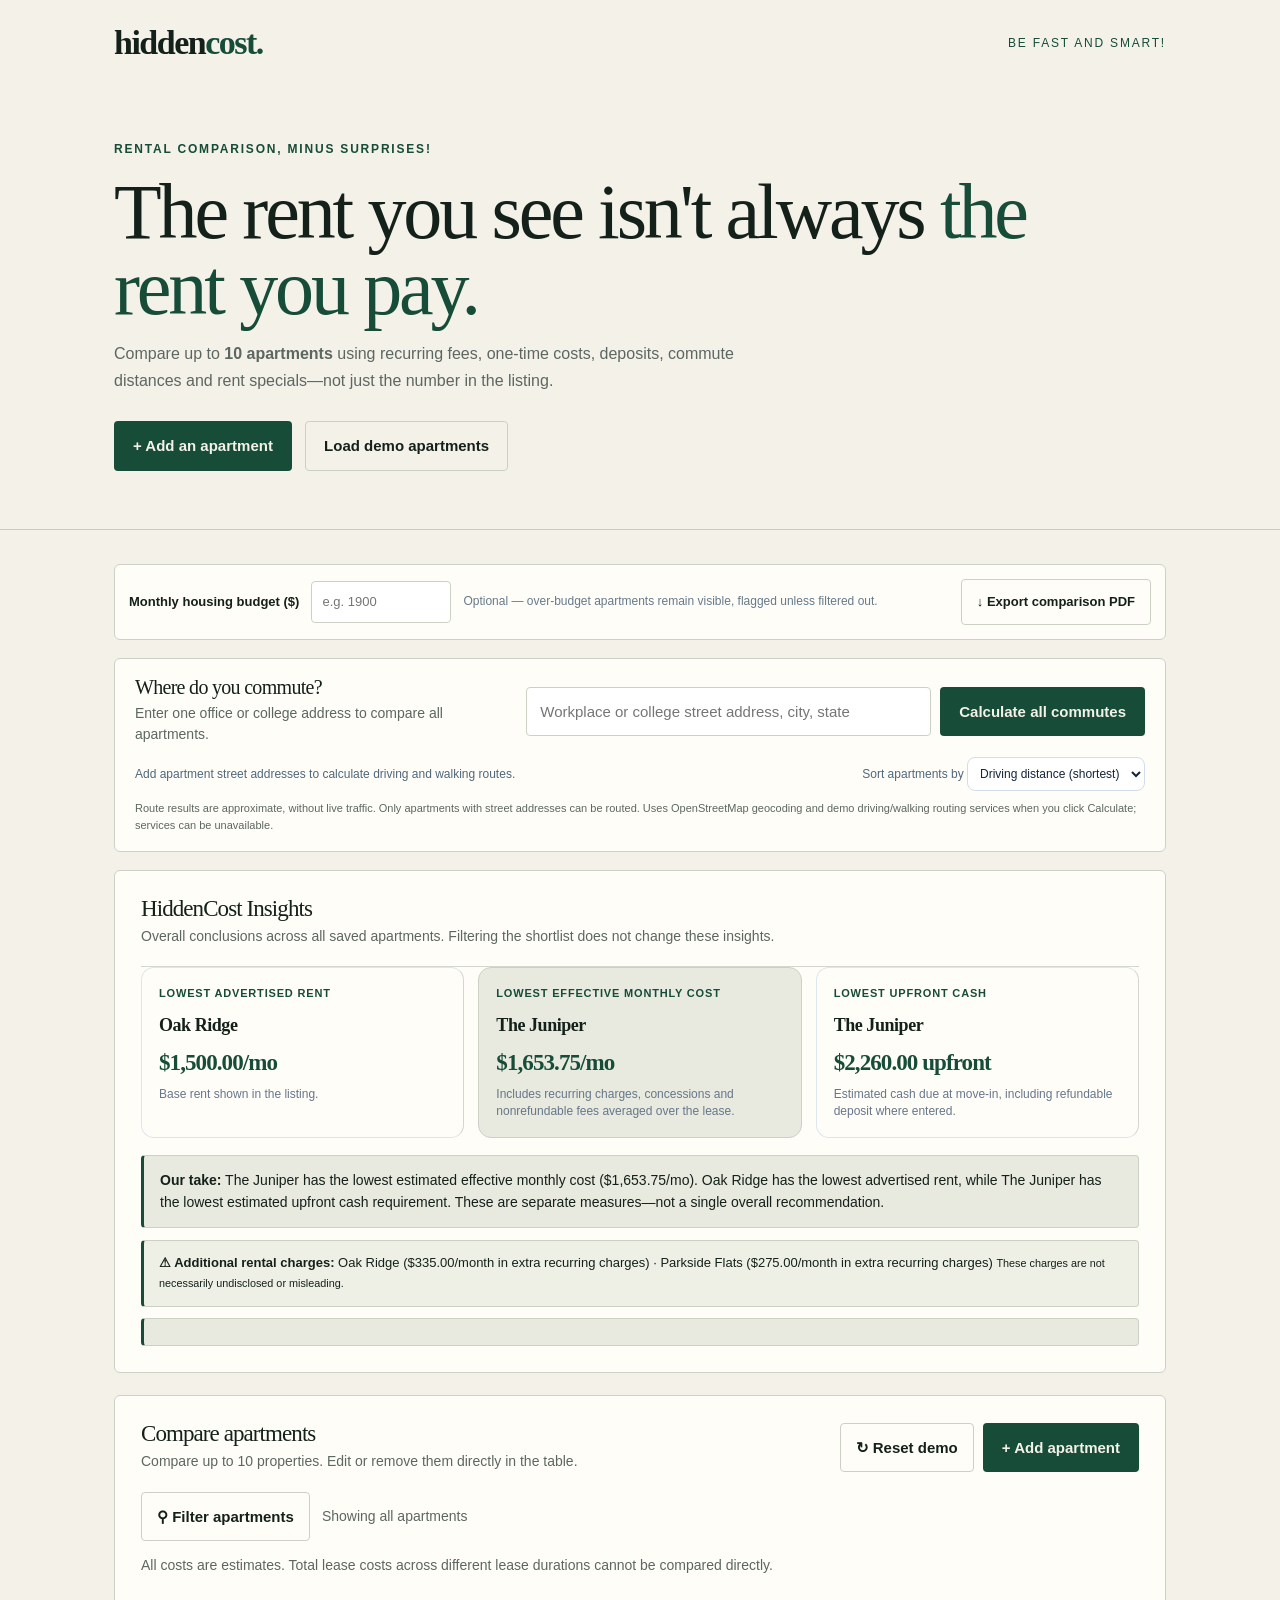
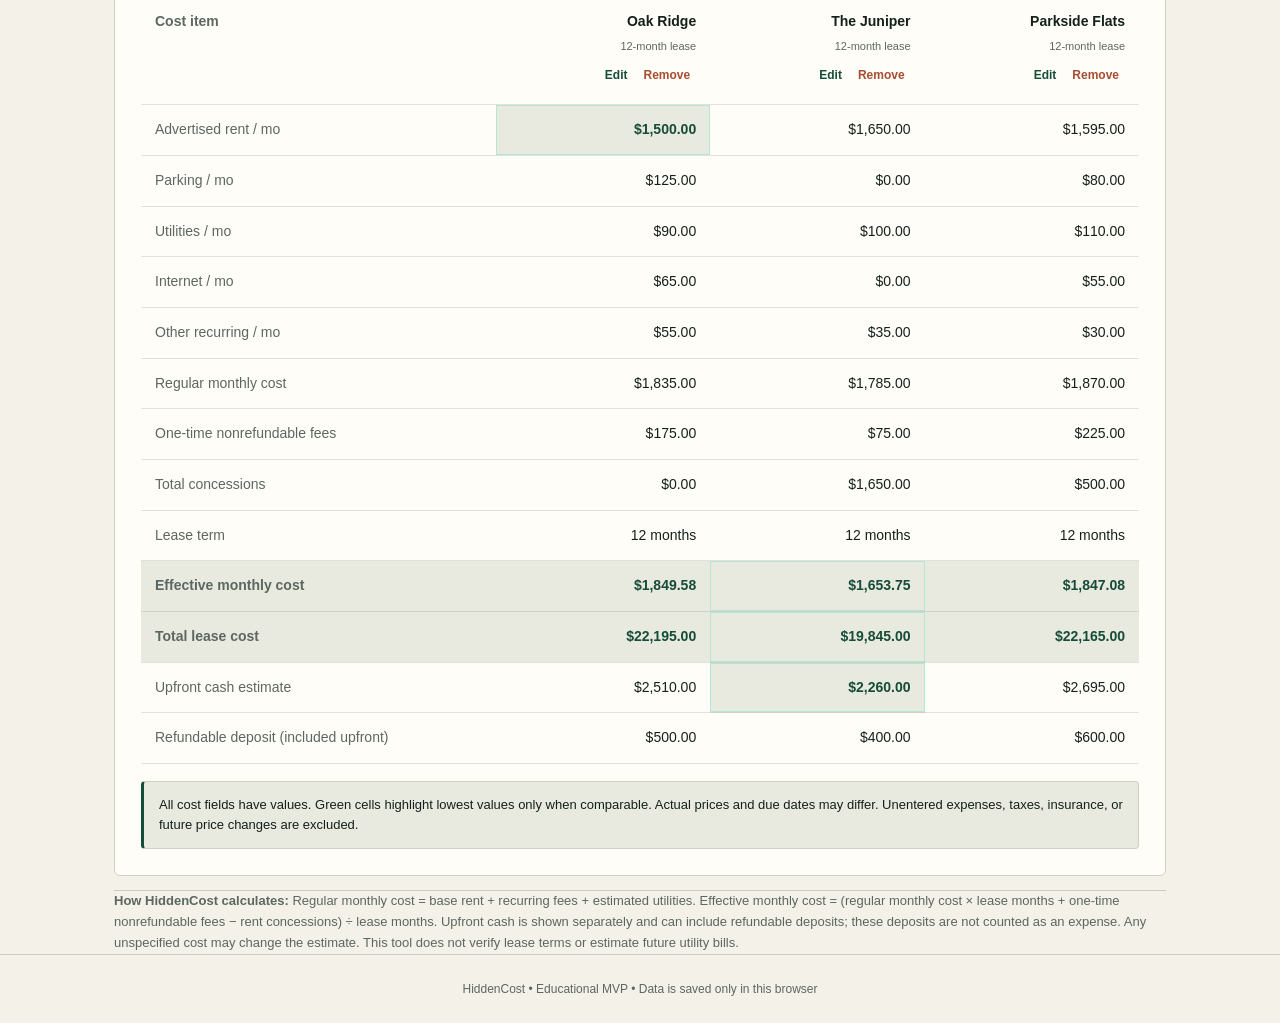
==== commit c96a6b1e: "Fix theme stylesheet URL on API Gateway" ====
--- a/templates/index.html
+++ b/templates/index.html
@@ -126,7 +126,7 @@
 .compare-table th.budget-head-ok{background:#f0faf5;box-shadow:inset 0 3px #087f79}
 .budget-table-label{font-size:11px;font-weight:800;color:#8d4538;line-height:1.3;max-width:155px;text-align:right}
 .budget-head-ok .budget-table-label{color:#087f79}
-</style><link rel="stylesheet" href="{{ url_for('static', filename='theme.css') }}"></head><body>
+</style><link rel="stylesheet" href="/static/theme.css"></head><body>
 <header class="top"><div class="shell"><nav class="nav"><div class="logo">hidden<span>cost.</span></div><div class="nav-right">Be Fast AND Smart!</div></nav><div class="hero"><div><div class="eyebrow">Rental Comparison, Minus Surprises!</div><h1>The rent you see isn't always <em>the rent you pay.</em></h1><p>Compare up to <strong>10 apartments</strong> using recurring fees, one-time costs, deposits, commute distances and rent specials—not just the number in the listing.</p><button class="cta" id="heroAdd">+ Add an apartment</button> <button class="ghost" id="heroDemo">Load demo apartments</button></div></div></div></header>
 <main class="shell content"><div class="budgetbar"><label for="monthlyBudget"><strong>Monthly housing budget ($)</strong></label><input id="monthlyBudget" type="number" min="1" placeholder="e.g. 1900" inputmode="decimal"><span id="budgetSummary">Optional — over-budget apartments remain visible, flagged unless filtered out.</span><button id="exportReport" class="secondary" type="button">↓ Export comparison PDF</button></div>
 <section class="commute-inline" aria-labelledby="commuteHeading"><div class="commute-inline-top"><div><h2 id="commuteHeading">Where do you commute?</h2><div class="subtle">Enter one office or college address to compare all apartments.</div></div><div class="commute-controls"><label for="destination" class="sr-only">Workplace or college street address</label><input id="destination" maxlength="200" placeholder="Workplace or college street address, city, state" autocomplete="street-address"/><button type="button" class="primary" id="calculateCommute">Calculate all commutes</button></div></div><div class="commute-inline-bottom"><div id="commuteStatus" role="status">Add apartment street addresses to calculate driving and walking routes.</div><label for="commuteSort">Sort apartments by <select id="commuteSort"><option value="driveDistance">Driving distance (shortest)</option><option value="driveTime">Driving time (fastest)</option><option value="walkTime">Walking time (fastest)</option><option value="cost">Effective rent (lowest)</option></select></label></div><div class="commute-fineprint">Route results are approximate, without live traffic. Only apartments with street addresses can be routed. Uses OpenStreetMap geocoding and demo driving/walking routing services when you click Calculate; services can be unavailable.</div></section>
--- a/static/theme.css
+++ b/static/theme.css
@@ -0,0 +1,23 @@
+:root{
+  --ink:#14211b;--muted:#5c6761;--paper:#f4f1e9;--green:#164c38;--lime:#c7f36b;--border:#cdd1c5}
+html{scroll-behavior:smooth}
+body{background:#f4f1e9!important;color:#14211b!important;font-family:'DM Sans',sans-serif!important;font-size:15px!important;line-height:1.55}
+button,a,input,select,textarea{touch-action:manipulation}
+button:focus-visible,a:focus-visible,input:focus-visible,select:focus-visible,textarea:focus-visible{outline:3px solid #649331!important;outline-offset:3px}
+h1,h2,h3{font-family:"Newsreader",serif!important;font-weight:500!important;line-height:1!important}
+.shell{max-width:1180px;margin:auto;padding:0 clamp(24px,5vw,64px)}
+.top{background:#f4f1e9!important;color:#14211b!important;border-bottom:1px solid rgba(20,33,27,.18)!important}
+.nav{height:86px!important;padding:0!important}
+.logo{color:#14211b!important;font-family:'Newsreader',Georgia,serif!important;font-size:34px!important;letter-spacing:-1.5px!important}
+.logo span{color:#164c38!important}.nav-right{color:#164c38!important;font-size:12px!important;letter-spacing:.15em!important;text-transform:uppercase}
+.hero{max-width:1180px!important;padding:54px 0 58px!important}.eyebrow{color:#164c38!important;font-size:12px!important;letter-spacing:.15em!important;text-transform:uppercase}
+.hero h1{max-width:980px!important;font-family:'Newsreader',Georgia,serif!important;font-size:clamp(54px,6.4vw,78px)!important;line-height:.98!important;letter-spacing:-.04em!important;color:#14211b!important}.hero h1 em{color:#164c38!important;font-weight:500!important}
+.hero p{color:#5c6761!important;font-size:16px!important;max-width:680px!important}
+.cta,.primary{background:#164c38!important;color:#f4f1e9!important;border:0!important;border-radius:4px!important;font-weight:600!important}.cta{box-shadow:none!important}.ghost,.secondary{background:transparent!important;border:1px solid #cdd1c5!important;color:#14211b!important;border-radius:4px!important}.top .ghost{border-color:#cdd1c5!important;color:#14211b!important}
+.content{background:#f4f1e9!important;padding-top:34px!important}.shell{background:transparent!important}
+.budgetbar,.commute-inline,.panel,.toolbox,.modal,.filter-panel,.analyzer{background:#fffdf8!important;border:1px solid #cdd1c5!important;border-radius:6px!important;box-shadow:none!important}.budgetbar input,.commute-controls input,.tool-field input,.tool-field select,.filter-panel input,.analyzer textarea,.modal input,.modal textarea{background:#fff!important;border:1px solid #cdd1c5!important;border-radius:4px!important;color:#14211b!important}
+.panel h2,.commute-inline h2,.toolbox h3,.modal-head h2{font-family:'Newsreader',Georgia,serif!important;color:#14211b!important}.commute-status,.tool-result{background:#e8e9df!important;border:0!important;border-radius:4px!important;color:#14211b!important}.commute-fineprint,.subtle,.tool-note,.tool-field label{color:#5c6761!important}
+.insight-grid{border-top:1px solid rgba(20,33,27,.18)!important}.insight-card{background:transparent!important;border-right:1px solid rgba(20,33,27,.18)!important}.insight-card.featured{background:#e8e9df!important;border:1px solid #cdd1c5!important}.insight-kicker{color:#164c38!important}.insight-name{font-family:'Newsreader',Georgia,serif!important}.insight-value{color:#164c38!important;font-family:'Newsreader',Georgia,serif!important}
+.takeaway,.fee-insight,.highlight-warning,.note{border:1px solid #cdd1c5!important;border-left:3px solid #164c38!important;border-radius:4px!important;background:#e8e9df!important;color:#14211b!important}.fee-insight{background:#eef0e5!important}
+.compare-table th,.compare-table td{border-bottom:1px solid rgba(20,33,27,.12)!important}.compare-table tr.emph,.compare-table td.best-cell,.compare-table td.commute-best{background:#e8e9df!important;color:#164c38!important}.compare-table th.budget-head-ok{background:#e4ebd5!important;box-shadow:inset 0 3px #164c38!important}.compare-table th.budget-head-over{background:#f7e6de!important;box-shadow:inset 0 3px #a64e32!important}.link{color:#164c38!important}.danger{color:#a64e32!important}.modal{border-radius:6px!important}.modal-head,.modal-actions{border-color:#cdd1c5!important}.footer,.method{border-top:1px solid rgba(20,33,27,.18)!important;color:#5c6761!important}.compact-apt{background:#fffdf8!important;border:1px solid #cdd1c5!important;border-radius:6px!important}.within-budget{border-left:4px solid #164c38!important}.over-budget{border-left:4px solid #a64e32!important}
+@media(max-width:800px){.nav{height:72px}.hero{padding:52px 0 58px!important}.hero h1{font-size:clamp(3.1rem,13vw,5.2rem)!important}.insight-grid{grid-template-columns:1fr!important}.insight-card{border-right:0!important;border-bottom:1px solid var(--line)!important}.insight-card:first-child{padding-left:22px!important}.panel{padding:20px!important}}
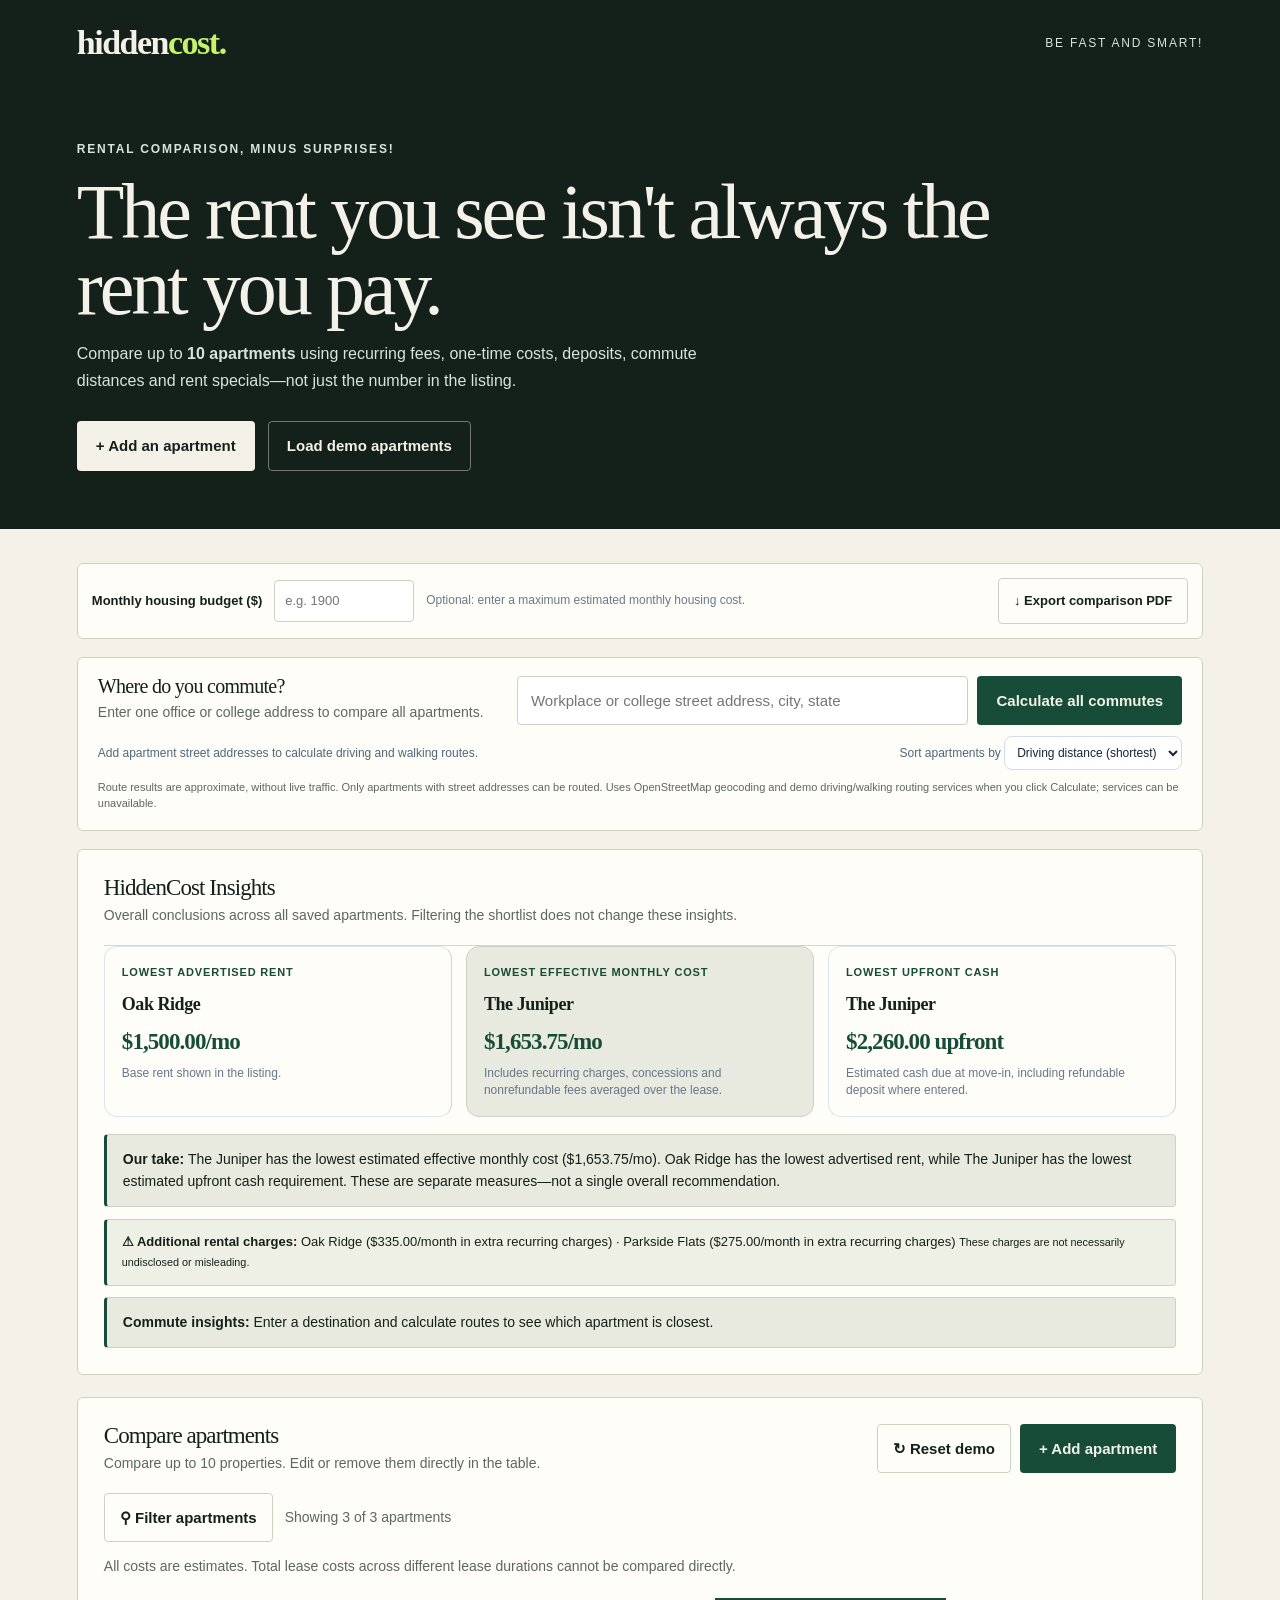
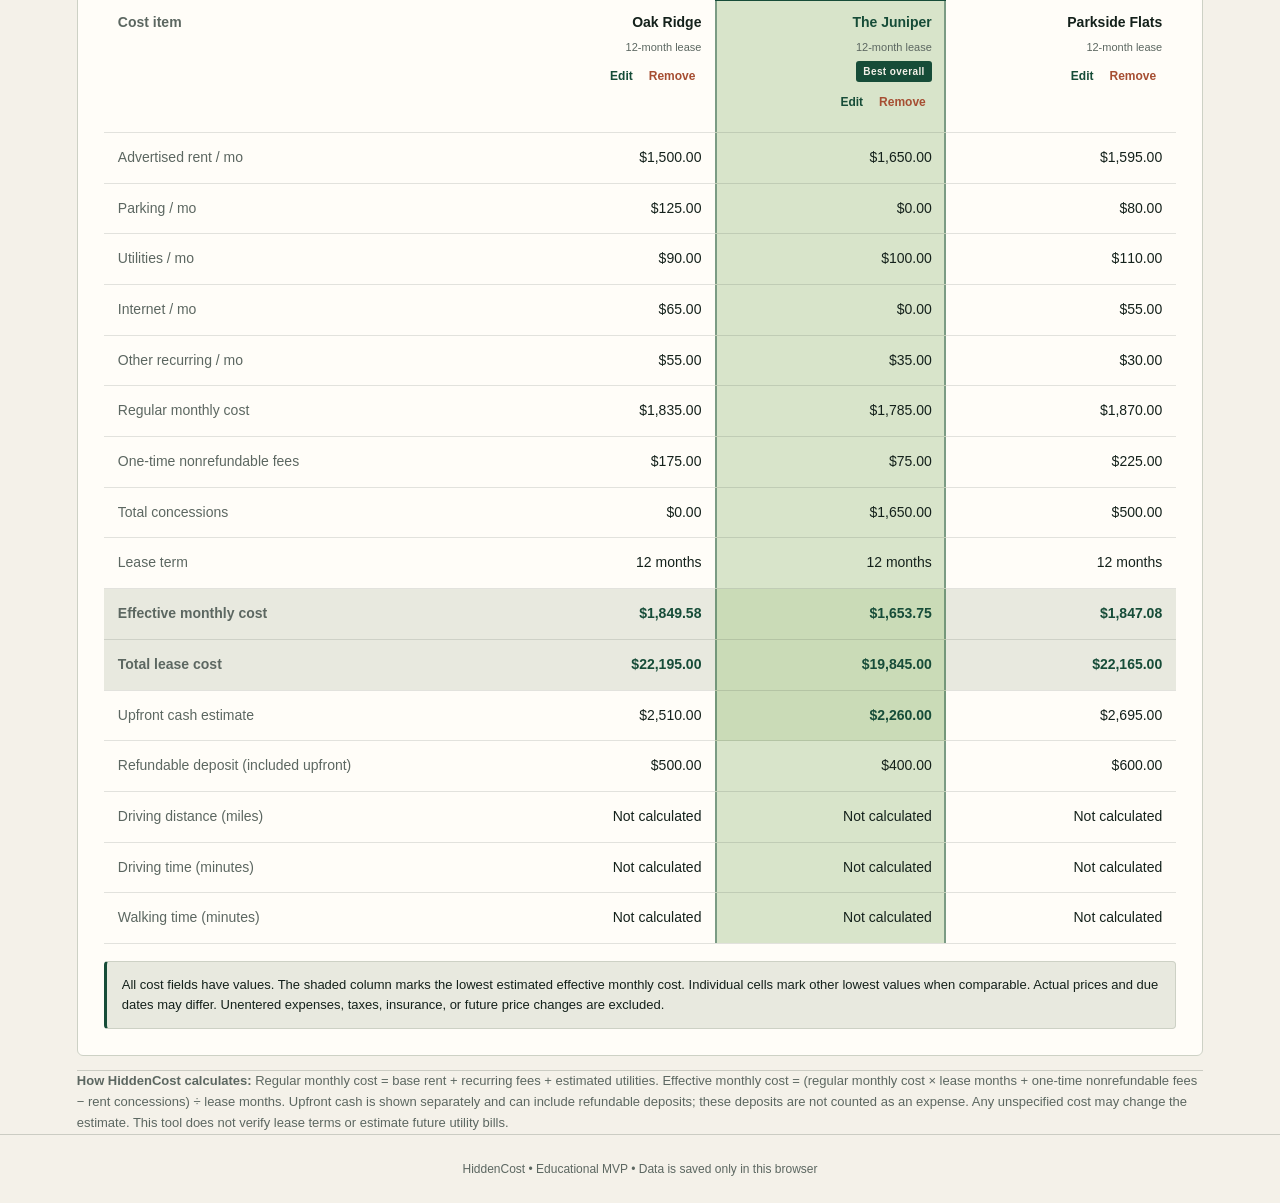
==== commit 8d322c02: "Polish comparison highlights and layout" ====
--- a/templates/index.html
+++ b/templates/index.html
@@ -325,12 +325,12 @@
  }
  const fullySpecified=entries.every(a=>scenarioCalc(a).missing.length===0);
  const sameMonths=new Set(entries.map(a=>a.months)).size===1;
- const minRent=metricWinner('rent').value;
  const minEffective=fullySpecified?metricWinner('effective').value:null;
+ const bestApartmentIds=new Set(metricWinner('effective').apartments.map(a=>a.id));
  const minUpfront=fullySpecified?metricWinner('upfront').value:null;
  const minTotal=fullySpecified&&sameMonths?metricWinner('total').value:null;
  const rows=[
-  ['Advertised rent / mo',a=>money(num(a.rent)),'',a=>num(a.rent)===minRent],
+  ['Advertised rent / mo',a=>money(num(a.rent))],
   ['Parking / mo',a=>field(a,'parking')],
   ['Utilities / mo',a=>field(a,'utilities')],
   ['Internet / mo',a=>field(a,'internet')],
@@ -344,10 +344,10 @@
   ['Upfront cash estimate',a=>money(scenarioCalc(a).upfront),'',a=>minUpfront!==null&&Math.abs(scenarioCalc(a).upfront-minUpfront)<.005],
   ['Refundable deposit (included upfront)',a=>field(a,'deposit')]
  ];
- $('comparison').innerHTML='<table class="compare-table"><thead><tr><th>Cost item</th>'+entries.map(a=>'<th><div class="apt-table-head"><strong>'+safe(a.name)+'</strong><span>'+a.months+'-month lease</span><div class="apt-table-actions"><button class="link" type="button" data-act="edit" data-id="'+safe(a.id)+'">Edit</button><button class="link danger" type="button" data-act="delete" data-id="'+safe(a.id)+'">Remove</button></div></div></th>').join('')+'</tr></thead><tbody>'+
- rows.map(([label,fn,cls,isBest])=>'<tr class="'+(cls||'')+'"><td>'+safe(label)+'</td>'+entries.map(a=>'<td'+(isBest&&isBest(a)?' class="best-cell"':'')+'>'+fn(a)+'</td>').join('')+'</tr>').join('')+'</tbody></table>';
+ $('comparison').innerHTML='<table class="compare-table"><thead><tr><th>Cost item</th>'+entries.map(a=>'<th'+(bestApartmentIds.has(a.id)?' class="best-apartment"':'')+'><div class="apt-table-head"><strong>'+safe(a.name)+'</strong><span>'+a.months+'-month lease</span>'+(bestApartmentIds.has(a.id)?'<span class="best-apartment-label">Best overall</span>':'')+'<div class="apt-table-actions"><button class="link" type="button" data-act="edit" data-id="'+safe(a.id)+'">Edit</button><button class="link danger" type="button" data-act="delete" data-id="'+safe(a.id)+'">Remove</button></div></div></th>').join('')+'</tr></thead><tbody>'+
+ rows.map(([label,fn,cls,isBest])=>'<tr class="'+(cls||'')+'"><td>'+safe(label)+'</td>'+entries.map(a=>{const classes=[bestApartmentIds.has(a.id)?'best-apartment':'',isBest&&isBest(a)?'best-cell':''].filter(Boolean).join(' ');return '<td'+(classes?' class="'+classes+'"':'')+'>'+fn(a)+'</td>'}).join('')+'</tr>').join('')+'</tbody></table>';
  const warnings=entries.filter(a=>scenarioCalc(a).missing.length).map(a=>a.name+': '+scenarioCalc(a).missing.map(k=>({parking:'parking',utilities:'utilities',internet:'internet',fees:'other monthly fees',once:'one-time fees',deposit:'deposit'}[k])).join(', '));
- $('compareNote').innerHTML=(warnings.length?'<strong>Incomplete estimates:</strong> '+safe(warnings.join(' • '))+'. Unknown amounts are excluded from totals, not verified as zero. ':'All cost fields have values. ')+(!sameMonths?'<strong>Lease lengths differ:</strong> total lease costs are not ranked; effective monthly estimates reflect different durations. ':'')+'Green cells highlight lowest values only when comparable. Actual prices and due dates may differ. Unentered expenses, taxes, insurance, or future price changes are excluded.';
+ $('compareNote').innerHTML=(warnings.length?'<strong>Incomplete estimates:</strong> '+safe(warnings.join(' • '))+'. Unknown amounts are excluded from totals, not verified as zero. ':'All cost fields have values. ')+(!sameMonths?'<strong>Lease lengths differ:</strong> total lease costs are not ranked; effective monthly estimates reflect different durations. ':'')+(fullySpecified?'The shaded column marks the lowest estimated effective monthly cost. ':'The shaded column marks the lowest current estimate; unknown costs may change the leader. ')+'Individual cells mark other lowest values when comparable. Actual prices and due dates may differ. Unentered expenses, taxes, insurance, or future price changes are excluded.';
 }
 function field(a,key){return a[key]===null||a[key]===undefined?'<span style="color:#b54734">Unknown</span>':money(num(a[key]))}
 function extractListing(){
@@ -415,7 +415,7 @@
  };
 }
 function openReplacePicker(){const options=$('replaceOptions');options.innerHTML=entries.map(a=>'<button type="button" class="secondary" style="display:block;width:100%;text-align:left;margin:8px 0;padding:13px 16px" data-replace="'+safe(a.id)+'">'+safe(a.name)+' <span style="color:var(--muted);font-size:12px">· '+money(calc(a).effective)+'/month</span></button>').join('');$('replaceOverlay').classList.add('open');$('closeReplace').focus()}function closeReplacePicker(){$('replaceOverlay').classList.remove('open')}function chooseReplace(id){const a=entries.find(x=>x.id===id);if(!a)return;if(!confirm('Remove '+a.name+' from your shortlist and create a new apartment?'))return;entries=entries.filter(x=>x.id!==id);delete scenarioOverrides[id];persist();render();closeReplacePicker();openModal();toast('Apartment removed. Enter the replacement details.')}
-function openModal(id=null){if(!id&&entries.length>=10){openReplacePicker();return}editing=id;const a=id?entries.find(v=>v.id===id):null;$('modalTitle').textContent=a?'Edit apartment':'Add apartment';ids.forEach(k=>{$(k).value=a?(a[k]===null||a[k]===undefined?'':a[k]):(k==='months'?'12':'')});$('firstMonth').checked=a?a.firstMonth!==false:true;$('listingText').value='';$('analyzerResult').hidden=true;$('analyzerResult').innerHTML='';$('overlay').classList.add('open');$('name').focus()}function closeModal(){$('overlay').classList.remove('open');editing=null}function save(e){e.preventDefault();let a={id:editing||('apt-'+Date.now()),firstMonth:$('firstMonth').checked};for(const k of ids)a[k]=(k==='name'||k==='address')?$(k).value.trim():val($(k).value);if(!a.name){toast('Enter an apartment name.');return}if(!Number.isInteger(a.monts)||a.months<1||a.months>60){toast('Lease term must be 1–60 whole months.');return}if(a.rent===null||a.rent<0||!Number.isFinite(a.rent)){toast('Enter a valid advertised rent.');return}if(ids.slice(3).some(k=>a[k]!==null&&(!Number.isFinite(a[k])||a[k]<0))){toast('All costs must be nonnegative amounts.');return}if(num(a.concession)>calc({...a,concession:0}).recurring*a.months+num(a.once)){toast('Total concession cannot exceed the pre-discount lease cost.');return}if(editing){entries=entries.map(x=>x.id===editing?a:x);delete scenarioOverrides[editing]}else entries.push(a);persist();render();closeModal();toast(editing?'Apartment updated.':'Apartment saved.')}function loadDemo(){if(entries.length&&!confirm('Replace your current shortlist with the three demo apartments?'))return;entries=demo.map(x=>({...x}));persist();render();toast('Demo apartments loaded.')}function reset(){if(!confirm('Reset the shortlist to demo apartments? This replaces saved entries.'))return;entries=demo.map(x=>({...x}));persist();render();toast('Demo restored.')}
+function openModal(id=null){if(!id&&entries.length>=10){openReplacePicker();return}editing=id;const a=id?entries.find(v=>v.id===id):null;$('modalTitle').textContent=a?'Edit apartment':'Add apartment';ids.forEach(k=>{$(k).value=a?(a[k]===null||a[k]===undefined?'':a[k]):(k==='months'?'12':'')});$('firstMonth').checked=a?a.firstMonth!==false:true;$('listingText').value='';$('analyzerResult').hidden=true;$('analyzerResult').innerHTML='';$('overlay').classList.add('open');$('name').focus()}function closeModal(){$('overlay').classList.remove('open');editing=null}function save(e){e.preventDefault();let a={id:editing||('apt-'+Date.now()),firstMonth:$('firstMonth').checked};for(const k of ids)a[k]=(k==='name'||k==='address')?$(k).value.trim():val($(k).value);if(!a.name){toast('Enter an apartment name.');return}if(!Number.isInteger(a.months)||a.months<1||a.months>60){toast('Lease term must be 1–60 whole months.');return}if(a.rent===null||a.rent<0||!Number.isFinite(a.rent)){toast('Enter a valid advertised rent.');return}if(ids.slice(3).some(k=>a[k]!==null&&(!Number.isFinite(a[k])||a[k]<0))){toast('All costs must be nonnegative amounts.');return}if(num(a.concession)>calc({...a,concession:0}).recurring*a.months+num(a.once)){toast('Total concession cannot exceed the pre-discount lease cost.');return}if(editing){entries=entries.map(x=>x.id===editing?a:x);delete scenarioOverrides[editing]}else entries.push(a);persist();render();closeModal();toast(editing?'Apartment updated.':'Apartment saved.')}function loadDemo(){if(entries.length&&!confirm('Replace your current shortlist with the three demo apartments?'))return;entries=demo.map(x=>({...x}));persist();render();toast('Demo apartments loaded.')}function reset(){if(!confirm('Reset the shortlist to demo apartments? This replaces saved entries.'))return;entries=demo.map(x=>({...x}));persist();render();toast('Demo restored.')}
 $('analyzeBtn').onclick=extractListing;$('exampleListingBtn').onclick=()=>{$('listingText').value='1-bedroom apartment available for $1,650/month. Parking $100/month, trash $25/month, amenity fee $40/month, $75 application fee. One month free on a 12-month lease.';extractListing()};$('closeReplace').onclick=closeReplacePicker;$('cancelReplace').onclick=closeReplacePicker;$('replaceOverlay').addEventListener('click',e=>{if(e.target===$('replaceOverlay'))closeReplacePicker()});$('replaceOptions').addEventListener('click',e=>{const b=e.target.closest('button[data-replace]');if(b)chooseReplace(b.dataset.replace)});$('scenarioApartment').addEventListener('change',e=>{activeScenario=e.target.value;populateScenario();updateDecisionResults()});
 for(const element of Object.keys(scenarioFields))$(element).addEventListener('input',handleScenarioChange);
 $('resetWhatIf').addEventListener('click',()=>{for(const key of Object.keys(scenarioOverrides))delete scenarioOverrides[key];populateScenario();updateDecisionResults();toast('What-if changes reset.')});
@@ -423,4 +423,4 @@
 $('exportReport').addEventListener('click',exportComparison);
 $('heroAdd').onclick=()=>openModal();$('addBtn').onclick=()=>openModal();$('heroDemo').onclick=loadDemo;$('resetDemo').onclick=reset;$('closeModal').onclick=closeModal;$('cancelBtn').onclick=closeModal;$('aptForm').onsubmit=save;$('overlay').addEventListener('click',e=>{if(e.target===$('overlay'))closeModal()});document.addEventListener('keydown',e=>{if(e.key==='Escape'){closeModal();closeReplacePicker()}});$('comparison').addEventListener('click',e=>{const b=e.target.closest('button[data-act]');if(!b)return;const {act,id}=b.dataset;if(act==='add')openModal();else if(act==='edit')openModal(id);else if(act==='delete'){let a=entries.find(x=>x.id===id);if(a&&confirm('Remove '+a.name+'?')){entries=entries.filter(x=>x.id!==id);persist();render();toast('Apartment removed.')}}});entries=read()??demo.map(x=>({...x}));window.HiddenCostGetEntries=()=>entries;window.HiddenCostSortEntries=(ids)=>{const positions=new Map(ids.map((id,i)=>[id,i]));entries.sort((a,b)=>(positions.get(a.id)??999)-(positions.get(b.id)??999));render()};render();
 })();
-</script><script src="commute.js"></script></body></html>
+</script><script src="/static/commute.js"></script></body></html>
--- a/static/theme.css
+++ b/static/theme.css
@@ -5,12 +5,12 @@
 button,a,input,select,textarea{touch-action:manipulation}
 button:focus-visible,a:focus-visible,input:focus-visible,select:focus-visible,textarea:focus-visible{outline:3px solid #649331!important;outline-offset:3px}
 h1,h2,h3{font-family:"Newsreader",serif!important;font-weight:500!important;line-height:1!important}
-.shell{max-width:1180px;margin:auto;padding:0 clamp(24px,5vw,64px)}
+.shell{width:100%;max-width:1600px;margin:auto;padding:0 clamp(24px,6vw,96px)}
 .top{background:#f4f1e9!important;color:#14211b!important;border-bottom:1px solid rgba(20,33,27,.18)!important}
 .nav{height:86px!important;padding:0!important}
 .logo{color:#14211b!important;font-family:'Newsreader',Georgia,serif!important;font-size:34px!important;letter-spacing:-1.5px!important}
 .logo span{color:#164c38!important}.nav-right{color:#164c38!important;font-size:12px!important;letter-spacing:.15em!important;text-transform:uppercase}
-.hero{max-width:1180px!important;padding:54px 0 58px!important}.eyebrow{color:#164c38!important;font-size:12px!important;letter-spacing:.15em!important;text-transform:uppercase}
+.hero{width:100%;max-width:none!important;padding:54px 0 58px!important}.eyebrow{color:#164c38!important;font-size:12px!important;letter-spacing:.15em!important;text-transform:uppercase}
 .hero h1{max-width:980px!important;font-family:'Newsreader',Georgia,serif!important;font-size:clamp(54px,6.4vw,78px)!important;line-height:.98!important;letter-spacing:-.04em!important;color:#14211b!important}.hero h1 em{color:#164c38!important;font-weight:500!important}
 .hero p{color:#5c6761!important;font-size:16px!important;max-width:680px!important}
 .cta,.primary{background:#164c38!important;color:#f4f1e9!important;border:0!important;border-radius:4px!important;font-weight:600!important}.cta{box-shadow:none!important}.ghost,.secondary{background:transparent!important;border:1px solid #cdd1c5!important;color:#14211b!important;border-radius:4px!important}.top .ghost{border-color:#cdd1c5!important;color:#14211b!important}
@@ -20,4 +20,23 @@
 .insight-grid{border-top:1px solid rgba(20,33,27,.18)!important}.insight-card{background:transparent!important;border-right:1px solid rgba(20,33,27,.18)!important}.insight-card.featured{background:#e8e9df!important;border:1px solid #cdd1c5!important}.insight-kicker{color:#164c38!important}.insight-name{font-family:'Newsreader',Georgia,serif!important}.insight-value{color:#164c38!important;font-family:'Newsreader',Georgia,serif!important}
 .takeaway,.fee-insight,.highlight-warning,.note{border:1px solid #cdd1c5!important;border-left:3px solid #164c38!important;border-radius:4px!important;background:#e8e9df!important;color:#14211b!important}.fee-insight{background:#eef0e5!important}
 .compare-table th,.compare-table td{border-bottom:1px solid rgba(20,33,27,.12)!important}.compare-table tr.emph,.compare-table td.best-cell,.compare-table td.commute-best{background:#e8e9df!important;color:#164c38!important}.compare-table th.budget-head-ok{background:#e4ebd5!important;box-shadow:inset 0 3px #164c38!important}.compare-table th.budget-head-over{background:#f7e6de!important;box-shadow:inset 0 3px #a64e32!important}.link{color:#164c38!important}.danger{color:#a64e32!important}.modal{border-radius:6px!important}.modal-head,.modal-actions{border-color:#cdd1c5!important}.footer,.method{border-top:1px solid rgba(20,33,27,.18)!important;color:#5c6761!important}.compact-apt{background:#fffdf8!important;border:1px solid #cdd1c5!important;border-radius:6px!important}.within-budget{border-left:4px solid #164c38!important}.over-budget{border-left:4px solid #a64e32!important}
+.top{background:#14211b!important;color:#f4f1e9!important;border-bottom:0!important}
+.top .logo{color:#f4f1e9!important}
+.top .logo span{color:#c7f36b!important}
+.top .nav-right{color:#d8e3dc!important}
+.top .eyebrow{color:#d8e3dc!important}
+.top .hero h1{color:#f4f1e9!important}
+.top .hero h1 em{color:#f4f1e9!important;background:transparent!important;padding:0}
+.top .hero p{color:#d8e3dc!important}
+.top .cta{background:#f4f1e9!important;color:#14211b!important}
+.top .ghost{background:transparent!important;border-color:rgba(244,241,233,.42)!important;color:#f4f1e9!important}
+.top .ghost:hover{background:rgba(244,241,233,.1)!important}
+.compact-add{background:#14211b!important;border:1px solid #14211b!important;color:#f4f1e9!important}
+.compact-add span{color:#d8e3dc!important}
+.compact-add:hover{background:#24372e!important}
+.compare-table th.best-apartment,.compare-table td.best-apartment{background:#d8e4ca!important;box-shadow:inset 2px 0 rgba(22,76,56,.48),inset -2px 0 rgba(22,76,56,.48)}
+.compare-table th.best-apartment{box-shadow:inset 0 3px #164c38,inset 2px 0 rgba(22,76,56,.48),inset -2px 0 rgba(22,76,56,.48)}
+.compare-table th.best-apartment .apt-table-head>strong{color:#164c38!important}
+.compare-table td.best-apartment.best-cell{background:#cadbb7!important}
+.best-apartment-label{display:inline-block!important;background:#164c38!important;color:#f4f1e9!important;padding:3px 7px;border-radius:3px;font-size:10px!important;font-weight:600!important;letter-spacing:.04em}
 @media(max-width:800px){.nav{height:72px}.hero{padding:52px 0 58px!important}.hero h1{font-size:clamp(3.1rem,13vw,5.2rem)!important}.insight-grid{grid-template-columns:1fr!important}.insight-card{border-right:0!important;border-bottom:1px solid var(--line)!important}.insight-card:first-child{padding-left:22px!important}.panel{padding:20px!important}}
